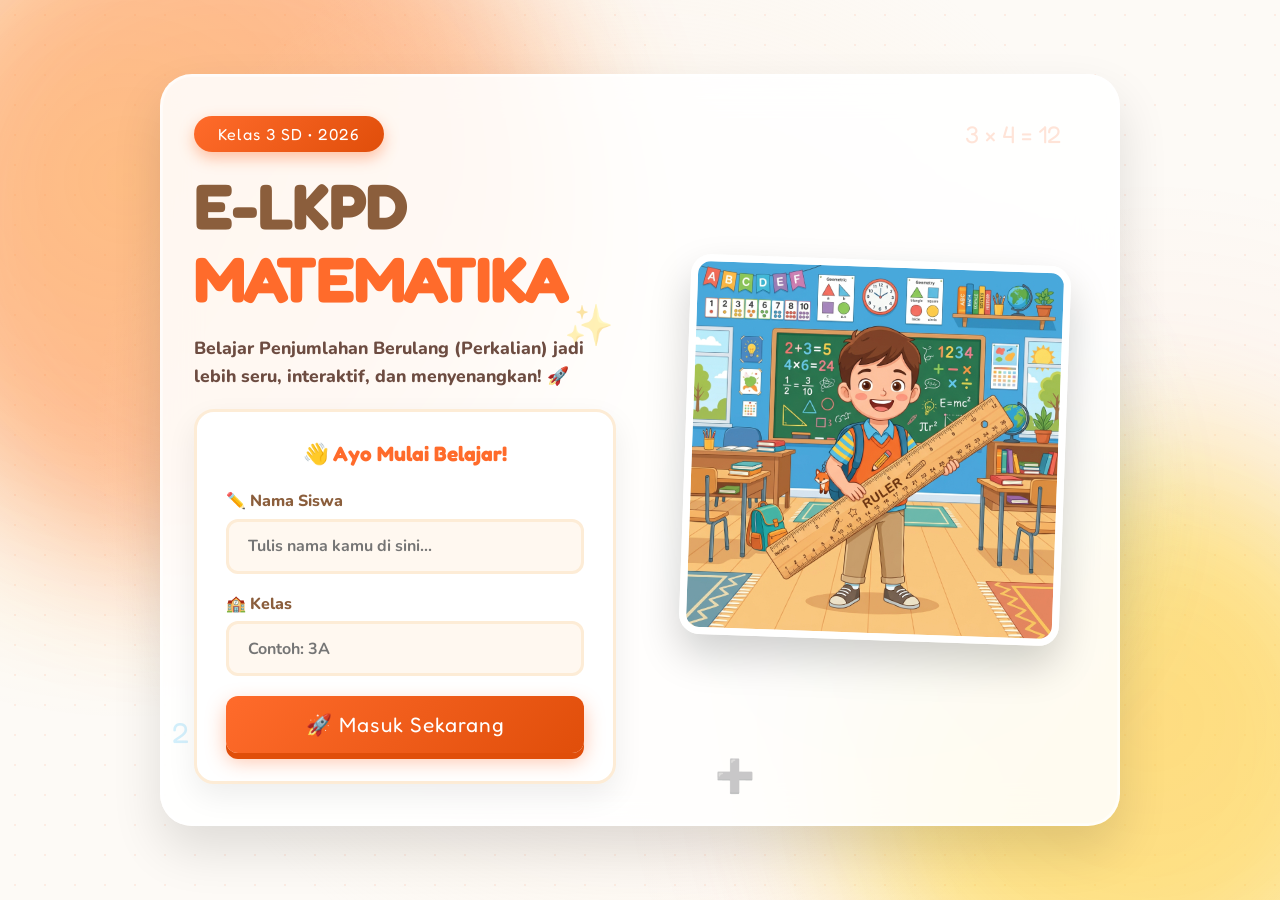
==== cptp.html @ 102d8553 "Add files via upload" ====
<!DOCTYPE html>
<html lang="id">
<head>
  <meta charset="UTF-8">
  <meta name="viewport" content="width=device-width, initial-scale=1.0">
  <title>CP & TP – E-LKPD Matematika Kelas 3 SD</title>
  <meta name="description" content="Capaian Pembelajaran dan Tujuan Pembelajaran E-LKPD Matematika kelas 3 SD.">
  <link rel="stylesheet" href="css/style.css">
  <link rel="icon" href="data:image/svg+xml,<svg xmlns='http://www.w3.org/2000/svg' viewBox='0 0 100 100'><text y='.9em' font-size='90'>📚</text></svg>">
</head>
<body>

<!-- Floating background decorations -->
<div class="float-deco">➕</div>
<div class="float-deco">✖️</div>
<div class="float-deco">🌟</div>
<div class="float-deco">🔢</div>
<div class="float-deco">🎯</div>
<div class="float-deco">📐</div>

<!-- Student info bar -->
<div id="student-bar" class="student-info-bar">
  <span id="display-nama">👤 </span>
  <span>|</span>
  <span id="display-kelas">🏫 </span>
  <span>|</span>
  <span>E-LKPD Matematika Kelas 3 SD</span>
</div>

<!-- Navigation Bar -->
<nav class="navbar">
  <a class="nav-brand" href="index.html">📚 E-LKPD</a>
  <a class="nav-btn" href="petunjuk.html">📋 Petunjuk</a>
  <a class="nav-btn active" href="cptp.html">🎯 CP & TP</a>
  <a class="nav-btn" href="materi.html">📖 Materi</a>
  <a class="nav-btn" href="latihan.html">✏️ Latihan Soal</a>
  <a class="nav-btn" href="refleksi.html">💬 Refleksi</a>
  <a class="nav-btn" href="pengembang.html">👤 Pengembang</a>
</nav>

<div class="page-content">
  <div class="page-container">
    <div class="page-header">
      <span class="header-icon">🎯</span>
      <h1>Capaian & Tujuan Pembelajaran</h1>
    </div>

    <div class="cp-box">
      <div class="card-title">📚 Capaian Pembelajaran (CP)</div>
      <p style="font-weight:700;line-height:1.7;color:var(--text-medium);">
        Peserta didik dapat melakukan operasi <strong style="color:var(--orange-primary);">perkalian</strong> dan
        <strong style="color:var(--orange-primary);">pembagian</strong> bilangan cacah sampai 100
        menggunakan benda-benda konkret, gambar, dan simbol matematika.
      </p>
    </div>

    <div class="card">
      <div class="card-title">🎯 Tujuan Pembelajaran (TP)</div>
      <ul class="tp-list">
        <li>
          <span style="font-size:1.5rem;">💡</span>
          <div>
            <div style="font-weight:900;color:var(--orange-primary);">Tujuan 1</div>
            Menjelaskan konsep perkalian sebagai penjumlahan berulang.
          </div>
        </li>
        <li>
          <span style="font-size:1.5rem;">🧮</span>
          <div>
            <div style="font-weight:900;color:var(--orange-primary);">Tujuan 2</div>
            Menyelesaikan operasi perkalian sederhana dengan benar.
          </div>
        </li>
        <li>
          <span style="font-size:1.5rem;">✅</span>
          <div>
            <div style="font-weight:900;color:var(--orange-primary);">Tujuan 3</div>
            Menentukan hasil operasi sederhana dengan tepat.
          </div>
        </li>
      </ul>
    </div>

    <!-- What you will learn -->
    <div style="background:linear-gradient(135deg,var(--orange-primary),var(--orange-dark));border-radius:var(--radius-xl);padding:1.5rem;color:white;text-align:center;box-shadow:var(--shadow-orange);">
      <div style="font-family:'Fredoka One',cursive;font-size:1.3rem;margin-bottom:1rem;">Yang akan kamu pelajari hari ini:</div>
      <div style="display:flex;gap:1rem;justify-content:center;flex-wrap:wrap;">
        <div style="background:rgba(255,255,255,0.2);border-radius:var(--radius-md);padding:0.8rem 1.2rem;font-weight:700;font-size:0.9rem;">
          🔢 Penjumlahan berulang
        </div>
        <div style="background:rgba(255,255,255,0.2);border-radius:var(--radius-md);padding:0.8rem 1.2rem;font-weight:700;font-size:0.9rem;">
          ✖️ Notasi perkalian
        </div>
        <div style="background:rgba(255,255,255,0.2);border-radius:var(--radius-md);padding:0.8rem 1.2rem;font-weight:700;font-size:0.9rem;">
          📊 Kalimat matematika
        </div>
      </div>
    </div>

    <div class="btn-group">
      <a class="btn btn-secondary" href="petunjuk.html">← Petunjuk</a>
      <a class="btn btn-primary" href="materi.html">Lihat Materi →</a>
    </div>
  </div>
</div>

<script src="js/shared.js"></script>
<script>
  document.addEventListener('DOMContentLoaded', () => {
    if (!requireLogin()) return;
    initStudentBar();
  });
</script>
</body>
</html>
---- css/style.css ----
@import url('https://fonts.googleapis.com/css2?family=Nunito:wght@400;600;700;800;900&family=Fredoka+One&display=swap');

:root {
  --orange-primary: #FF6B2B;
  --orange-light: #FF8C5A;
  --orange-dark: #E04E0A;
  --yellow-bright: #FFD60A;
  --yellow-soft: #FFF3B0;
  --cream: #FFF8F0;
  --cream-dark: #FDECD6;
  --brown: #8B5E3C;
  --brown-light: #C49A6C;
  --green-correct: #4CAF50;
  --green-light: #E8F5E9;
  --red-wrong: #F44336;
  --red-light: #FFEBEE;
  --blue-accent: #4FC3F7;
  --purple-accent: #CE93D8;
  --text-dark: #3D2B1F;
  --text-medium: #6D4C41;
  --shadow-orange: 0 4px 20px rgba(255, 107, 43, 0.3);
  --shadow-card: 0 6px 30px rgba(61, 43, 31, 0.12);
  --radius-xl: 24px;
  --radius-lg: 18px;
  --radius-md: 12px;
  --radius-sm: 8px;
}

* {
  margin: 0;
  padding: 0;
  box-sizing: border-box;
}

html {
  scroll-behavior: smooth;
  -webkit-text-size-adjust: 100%;
}

body {
  font-family: 'Nunito', sans-serif;
  background-color: var(--cream);
  color: var(--text-dark);
  min-height: 100vh;
  overflow-x: hidden;
}

/* ========== BACKGROUND DECORATIONS ========== */
body::before {
  content: '';
  position: fixed;
  top: 0; left: 0; right: 0; bottom: 0;
  background:
    radial-gradient(circle at 10% 20%, rgba(255,214,10,0.15) 0%, transparent 40%),
    radial-gradient(circle at 90% 80%, rgba(255,107,43,0.1) 0%, transparent 40%),
    radial-gradient(circle at 50% 50%, rgba(253,236,214,0.5) 0%, transparent 70%);
  pointer-events: none;
  z-index: 0;
}

/* ========== FLOATING DECORATIONS ========== */
.float-deco {
  position: fixed;
  pointer-events: none;
  z-index: 0;
  font-size: 2rem;
  opacity: 0.08;
  animation: floatAround 8s ease-in-out infinite;
}

.float-deco:nth-child(1) { top: 5%; left: 5%; animation-delay: 0s; font-size: 2.5rem; }
.float-deco:nth-child(2) { top: 15%; right: 8%; animation-delay: 1s; font-size: 2rem; }
.float-deco:nth-child(3) { top: 50%; left: 2%; animation-delay: 2s; font-size: 1.8rem; }
.float-deco:nth-child(4) { bottom: 20%; right: 5%; animation-delay: 3s; font-size: 2.5rem; }
.float-deco:nth-child(5) { bottom: 10%; left: 10%; animation-delay: 1.5s; font-size: 2rem; }
.float-deco:nth-child(6) { top: 35%; right: 3%; animation-delay: 2.5s; font-size: 1.8rem; }

@media (max-width: 480px) {
  .float-deco { display: none; }
}

@keyframes floatAround {
  0%, 100% { transform: translateY(0) rotate(0deg); }
  33% { transform: translateY(-15px) rotate(5deg); }
  66% { transform: translateY(8px) rotate(-3deg); }
}

@keyframes fadeSlideIn {
  from { opacity: 0; transform: translateY(20px); }
  to { opacity: 1; transform: translateY(0); }
}

/* ========== COVER SCREEN ========== */
#cover {
  display: flex;
  flex-direction: column;
  align-items: center;
  justify-content: center;
  min-height: 100vh;
  padding: 2rem;
  background: linear-gradient(135deg, #FFF8F0 0%, #FDECD6 50%, #FFE0C2 100%);
}

.cover-wrapper {
  text-align: center;
  max-width: 500px;
  width: 100%;
}

.cover-badge {
  display: inline-block;
  background: var(--orange-primary);
  color: white;
  font-family: 'Fredoka One', cursive;
  font-size: 1rem;
  padding: 0.4rem 1.5rem;
  border-radius: 50px;
  margin-bottom: 1rem;
  letter-spacing: 1px;
  box-shadow: var(--shadow-orange);
  animation: bounce 2s ease-in-out infinite;
}

@keyframes bounce {
  0%, 100% { transform: translateY(0); }
  50% { transform: translateY(-8px); }
}

.cover-title-container {
  margin-bottom: 1.5rem;
  position: relative;
}

.cover-elkpd {
  font-family: 'Fredoka One', cursive;
  font-size: clamp(3rem, 12vw, 6rem);
  color: var(--brown);
  text-shadow: 4px 4px 0 var(--brown-light), 6px 6px 0 rgba(139,94,60,0.2);
  line-height: 1;
  display: block;
}

.cover-matematika {
  font-family: 'Fredoka One', cursive;
  font-size: clamp(1.8rem, 7vw, 3.5rem);
  color: var(--orange-primary);
  text-shadow: 3px 3px 0 var(--orange-dark);
  display: block;
  margin-top: -0.3em;
}

.cover-subtitle {
  display: inline-block;
  background: var(--orange-primary);
  color: white;
  font-weight: 800;
  font-size: clamp(0.9rem, 3vw, 1.1rem);
  padding: 0.5rem 1.5rem;
  border-radius: 50px;
  margin-top: 0.5rem;
  box-shadow: 0 4px 0 var(--orange-dark);
}

.cover-mascot {
  font-size: 6rem;
  margin: 1.5rem 0;
  display: block;
  filter: drop-shadow(0 8px 12px rgba(0,0,0,0.15));
  animation: mascotBob 3s ease-in-out infinite;
}

@keyframes mascotBob {
  0%, 100% { transform: translateY(0) rotate(-2deg); }
  50% { transform: translateY(-12px) rotate(2deg); }
}

.cover-form-card {
  background: white;
  border-radius: var(--radius-xl);
  padding: 2rem;
  box-shadow: var(--shadow-card), 0 0 0 4px var(--cream-dark);
  margin-top: 1rem;
}

.form-group {
  margin-bottom: 1.2rem;
  text-align: left;
}

.form-group label {
  display: flex;
  align-items: center;
  gap: 0.5rem;
  font-weight: 800;
  color: var(--brown);
  margin-bottom: 0.4rem;
  font-size: 1rem;
}

.form-group input {
  width: 100%;
  padding: 0.85rem 1.2rem;
  border: 3px solid var(--cream-dark);
  border-radius: var(--radius-md);
  font-family: 'Nunito', sans-serif;
  font-size: 1rem;
  font-weight: 700;
  color: var(--text-dark);
  background: var(--cream);
  transition: all 0.3s ease;
  outline: none;
  -webkit-appearance: none;
  appearance: none;
}

.form-group input:focus {
  border-color: var(--orange-primary);
  background: white;
  box-shadow: 0 0 0 4px rgba(255,107,43,0.15);
}

.btn-start {
  width: 100%;
  padding: 1rem 2rem;
  background: linear-gradient(135deg, var(--orange-primary), var(--orange-dark));
  color: white;
  font-family: 'Fredoka One', cursive;
  font-size: 1.3rem;
  border: none;
  border-radius: var(--radius-md);
  cursor: pointer;
  transition: all 0.3s ease;
  box-shadow: 0 6px 0 var(--orange-dark), 0 8px 20px rgba(255,107,43,0.4);
  letter-spacing: 1px;
  position: relative;
  top: 0;
  -webkit-tap-highlight-color: transparent;
  touch-action: manipulation;
}

.btn-start:hover, .btn-start:active {
  top: 3px;
  box-shadow: 0 3px 0 var(--orange-dark), 0 5px 15px rgba(255,107,43,0.4);
}

/* ========== NAVIGATION BAR ========== */
.navbar {
  display: flex;
  background: white;
  padding: 0.7rem 1rem;
  box-shadow: 0 4px 20px rgba(0,0,0,0.08);
  position: sticky;
  top: 0;
  z-index: 100;
  border-bottom: 3px solid var(--cream-dark);
  align-items: center;
  gap: 0.4rem;
  flex-wrap: wrap;
  justify-content: center;
}

.nav-brand {
  font-family: 'Fredoka One', cursive;
  color: var(--orange-primary);
  font-size: 1.2rem;
  margin-right: auto;
  display: flex;
  align-items: center;
  gap: 0.4rem;
  text-decoration: none;
  flex-shrink: 0;
}

.nav-btn {
  padding: 0.45rem 0.9rem;
  background: var(--cream);
  color: var(--brown);
  border: 2px solid var(--cream-dark);
  border-radius: 50px;
  font-family: 'Nunito', sans-serif;
  font-weight: 800;
  font-size: 0.8rem;
  cursor: pointer;
  transition: all 0.25s ease;
  display: flex;
  align-items: center;
  gap: 0.2rem;
  text-decoration: none;
  white-space: nowrap;
  -webkit-tap-highlight-color: transparent;
  touch-action: manipulation;
}

.nav-btn:hover, .nav-btn.active {
  background: var(--orange-primary);
  color: white;
  border-color: var(--orange-primary);
  box-shadow: 0 3px 12px rgba(255,107,43,0.3);
  transform: translateY(-2px);
}

/* Mobile nav: scrollable horizontal strip */
@media (max-width: 640px) {
  .navbar {
    flex-wrap: nowrap;
    overflow-x: auto;
    justify-content: flex-start;
    padding: 0.6rem 0.8rem;
    gap: 0.4rem;
    -webkit-overflow-scrolling: touch;
    scrollbar-width: none;
  }
  .navbar::-webkit-scrollbar { display: none; }
  .nav-brand { font-size: 1rem; }
  .nav-btn { font-size: 0.75rem; padding: 0.4rem 0.7rem; }
}

/* ========== STUDENT INFO BAR ========== */
.student-info-bar {
  display: flex;
  align-items: center;
  justify-content: center;
  gap: 0.6rem;
  padding: 0.5rem 1rem;
  background: var(--cream-dark);
  font-weight: 800;
  font-size: 0.85rem;
  color: var(--brown);
  flex-wrap: wrap;
  text-align: center;
}

.student-info-bar span { display: flex; align-items: center; gap: 0.3rem; }

@media (max-width: 480px) {
  .student-info-bar { font-size: 0.75rem; gap: 0.4rem; padding: 0.4rem 0.8rem; }
  /* Hide the pipe separators on very small screens */
  .student-info-bar > span:nth-child(2),
  .student-info-bar > span:nth-child(4) { display: none; }
}

/* ========== PAGE LAYOUT ========== */
.page-content {
  position: relative;
  z-index: 1;
  animation: fadeSlideIn 0.5s ease;
}

.page-container {
  max-width: 900px;
  margin: 0 auto;
  padding: 1.5rem 1rem;
}

.page-header {
  text-align: center;
  margin-bottom: 2rem;
  padding: 1.8rem 1.5rem;
  background: linear-gradient(135deg, var(--orange-primary), var(--orange-light));
  border-radius: var(--radius-xl);
  color: white;
  box-shadow: var(--shadow-orange);
  position: relative;
  overflow: hidden;
}

.page-header::before {
  content: '';
  position: absolute;
  top: -30px; right: -30px;
  width: 150px; height: 150px;
  background: rgba(255,255,255,0.1);
  border-radius: 50%;
}

.page-header::after {
  content: '';
  position: absolute;
  bottom: -40px; left: -20px;
  width: 120px; height: 120px;
  background: rgba(255,255,255,0.08);
  border-radius: 50%;
}

.page-header h1 {
  font-family: 'Fredoka One', cursive;
  font-size: clamp(1.3rem, 4vw, 2rem);
  text-shadow: 2px 2px 0 rgba(0,0,0,0.15);
  position: relative;
  z-index: 1;
}

.page-header .header-icon {
  font-size: 2.5rem;
  display: block;
  margin-bottom: 0.5rem;
  position: relative;
  z-index: 1;
}

/* ========== CARDS ========== */
.card {
  background: white;
  border-radius: var(--radius-xl);
  padding: 1.5rem;
  margin-bottom: 1.2rem;
  box-shadow: var(--shadow-card);
  border: 2px solid var(--cream-dark);
  position: relative;
  overflow: hidden;
}

.card-title {
  font-family: 'Fredoka One', cursive;
  font-size: 1.2rem;
  color: var(--orange-primary);
  margin-bottom: 1rem;
  display: flex;
  align-items: center;
  gap: 0.5rem;
}

/* ========== PETUNJUK SECTION ========== */
.petunjuk-list {
  list-style: none;
  display: flex;
  flex-direction: column;
  gap: 0.7rem;
}

.petunjuk-list li {
  display: flex;
  align-items: flex-start;
  gap: 0.8rem;
  padding: 0.8rem 1rem;
  background: var(--cream);
  border-radius: var(--radius-md);
  border-left: 4px solid var(--orange-primary);
  font-weight: 700;
  font-size: 0.9rem;
  line-height: 1.5;
}

.petunjuk-num {
  background: var(--orange-primary);
  color: white;
  width: 28px;
  height: 28px;
  border-radius: 50%;
  display: flex;
  align-items: center;
  justify-content: center;
  font-weight: 900;
  font-size: 0.85rem;
  flex-shrink: 0;
}

.cp-box {
  background: linear-gradient(135deg, #FFF3B0, #FDECD6);
  border: 3px solid var(--yellow-bright);
  border-radius: var(--radius-xl);
  padding: 1.5rem;
  margin-bottom: 1.5rem;
}

.tp-list {
  list-style: none;
  display: flex;
  flex-direction: column;
  gap: 0.7rem;
  margin-top: 0.8rem;
}

.tp-list li {
  display: flex;
  align-items: center;
  gap: 0.7rem;
  font-weight: 700;
  font-size: 0.9rem;
  padding: 0.6rem 0.8rem;
  background: white;
  border-radius: var(--radius-md);
  box-shadow: 0 2px 8px rgba(0,0,0,0.05);
}

/* ========== MATERI SECTION ========== */
.materi-explain {
  text-align: center;
  padding: 1.5rem;
  background: linear-gradient(135deg, var(--cream), var(--cream-dark));
  border-radius: var(--radius-xl);
  margin-bottom: 1.5rem;
}

.materi-explain p {
  font-size: 0.95rem;
  line-height: 1.7;
  font-weight: 600;
  color: var(--text-medium);
  margin-bottom: 1rem;
}

.contoh-grid {
  display: grid;
  grid-template-columns: 1fr 1fr;
  gap: 1rem;
  margin-top: 1.5rem;
}

@media (max-width: 560px) {
  .contoh-grid { grid-template-columns: 1fr; }
}

.contoh-card {
  background: white;
  border-radius: var(--radius-lg);
  padding: 1rem;
  box-shadow: var(--shadow-card);
  border: 2px solid var(--cream-dark);
  text-align: center;
}

.contoh-label {
  background: var(--orange-primary);
  color: white;
  font-family: 'Fredoka One', cursive;
  font-size: 0.9rem;
  padding: 0.3rem 1rem;
  border-radius: 50px;
  display: inline-block;
  margin-bottom: 0.8rem;
}

.fruit-groups {
  display: flex;
  justify-content: center;
  gap: 0.4rem;
  margin: 0.8rem 0;
  flex-wrap: wrap;
}

.fruit-group {
  background: var(--cream);
  border: 2px solid var(--cream-dark);
  border-radius: var(--radius-sm);
  padding: 0.4rem 0.5rem;
  font-size: 1.2rem;
  text-align: center;
}

.fruit-count {
  font-size: 0.65rem;
  font-weight: 800;
  color: var(--brown);
  display: block;
  margin-top: 0.2rem;
}

.math-chain {
  font-family: 'Fredoka One', cursive;
  font-size: 1rem;
  color: var(--orange-primary);
  margin-top: 0.5rem;
  display: flex;
  flex-direction: column;
  gap: 0.3rem;
}

.math-result {
  background: var(--yellow-bright);
  color: var(--text-dark);
  padding: 0.3rem 0.8rem;
  border-radius: var(--radius-sm);
  font-size: 1.1rem;
  display: inline-block;
  box-shadow: 0 3px 0 #e6c200;
}

.rumus-box {
  background: linear-gradient(135deg, var(--orange-primary), var(--orange-dark));
  color: white;
  border-radius: var(--radius-lg);
  padding: 1.2rem;
  text-align: center;
  margin-top: 1.5rem;
  box-shadow: var(--shadow-orange);
}

.rumus-box p { font-weight: 700; margin-bottom: 0.5rem; font-size: 0.95rem; }
.rumus-formula {
  font-family: 'Fredoka One', cursive;
  font-size: clamp(1.1rem, 4vw, 1.4rem);
  letter-spacing: 1px;
}

.video-container {
  position: relative;
  padding-bottom: 56.25%;
  height: 0;
  border-radius: var(--radius-lg);
  overflow: hidden;
  box-shadow: var(--shadow-card);
  margin-top: 1rem;
}

.video-container iframe {
  position: absolute;
  top: 0; left: 0;
  width: 100%; height: 100%;
  border: none;
}

.video-placeholder {
  position: absolute;
  top: 0; left: 0; right: 0; bottom: 0;
  background: linear-gradient(135deg, #1a1a2e, #16213e);
  display: flex;
  flex-direction: column;
  align-items: center;
  justify-content: center;
  color: white;
  gap: 1rem;
}

.video-placeholder .play-btn {
  width: 70px; height: 70px;
  background: #FF0000;
  border-radius: 50%;
  display: flex;
  align-items: center;
  justify-content: center;
  font-size: 1.8rem;
  cursor: pointer;
  transition: transform 0.2s;
  box-shadow: 0 4px 20px rgba(255,0,0,0.4);
}

.video-placeholder .play-btn:hover { transform: scale(1.1); }
.video-placeholder p { font-weight: 700; font-size: 0.9rem; opacity: 0.9; text-align: center; padding: 0 1rem; }

/* ========== LATIHAN SOAL ========== */

/* Fill in blanks */
.soal-header {
  display: flex;
  align-items: center;
  gap: 0.8rem;
  margin-bottom: 1.2rem;
  flex-wrap: wrap;
}

.soal-badge {
  background: linear-gradient(135deg, var(--orange-primary), var(--orange-dark));
  color: white;
  font-family: 'Fredoka One', cursive;
  font-size: 0.9rem;
  padding: 0.35rem 1rem;
  border-radius: 50px;
  box-shadow: 0 3px 0 var(--orange-dark);
  flex-shrink: 0;
}

.fill-grid {
  display: grid;
  grid-template-columns: repeat(auto-fill, minmax(250px, 1fr));
  gap: 1rem;
  margin-bottom: 1.2rem;
}

@media (max-width: 560px) {
  .fill-grid { grid-template-columns: 1fr; }
}

.fill-item {
  background: var(--cream);
  border: 2px solid var(--cream-dark);
  border-radius: var(--radius-lg);
  padding: 1rem;
  display: flex;
  flex-direction: column;
  gap: 0.7rem;
  transition: all 0.3s ease;
}

.fill-item.correct-item {
  background: var(--green-light);
  border-color: var(--green-correct);
}

.fill-item.wrong-item {
  background: var(--red-light);
  border-color: var(--red-wrong);
  animation: shake 0.4s ease;
}

.fruit-display {
  font-size: 1.5rem;
  text-align: center;
  letter-spacing: 3px;
  min-height: 2.2rem;
}

.addition-row {
  display: flex;
  align-items: center;
  justify-content: center;
  gap: 0.3rem;
  flex-wrap: wrap;
  font-family: 'Fredoka One', cursive;
  font-size: 1rem;
  color: var(--orange-primary);
}

.fill-input {
  width: 48px;
  padding: 0.3rem;
  text-align: center;
  border: 3px solid var(--orange-light);
  border-radius: var(--radius-sm);
  font-family: 'Fredoka One', cursive;
  font-size: 1rem;
  color: var(--orange-dark);
  background: white;
  outline: none;
  transition: all 0.2s;
  -webkit-appearance: none;
  appearance: none;
}

.fill-input:focus {
  border-color: var(--orange-primary);
  box-shadow: 0 0 0 3px rgba(255,107,43,0.2);
  transform: scale(1.05);
}

.fill-input.correct-input { border-color: var(--green-correct); background: var(--green-light); }
.fill-input.wrong-input { border-color: var(--red-wrong); background: var(--red-light); }

.multiply-row {
  display: flex;
  align-items: center;
  justify-content: center;
  gap: 0.3rem;
  font-family: 'Fredoka One', cursive;
  font-size: 1.1rem;
  color: var(--brown);
  padding-top: 0.5rem;
  border-top: 2px dashed var(--cream-dark);
}

.feedback-icon {
  font-size: 1.2rem;
  text-align: center;
  min-height: 1.2rem;
  font-weight: 800;
}

/* ========== TABLE EXERCISE ========== */
.table-wrapper {
  overflow-x: auto;
  border-radius: var(--radius-lg);
  box-shadow: var(--shadow-card);
  -webkit-overflow-scrolling: touch;
}

.latihan-table {
  width: 100%;
  min-width: 500px;
  border-collapse: collapse;
  font-family: 'Nunito', sans-serif;
}

.latihan-table th {
  background: linear-gradient(135deg, var(--orange-primary), var(--orange-dark));
  color: white;
  padding: 0.8rem 0.6rem;
  font-family: 'Fredoka One', cursive;
  font-size: 0.85rem;
  text-align: center;
  letter-spacing: 0.5px;
}

.latihan-table th:first-child { border-radius: var(--radius-md) 0 0 0; }
.latihan-table th:last-child { border-radius: 0 var(--radius-md) 0 0; }

.latihan-table td {
  padding: 0.6rem 0.5rem;
  border: 2px solid var(--cream-dark);
  text-align: center;
  background: white;
  font-weight: 700;
  font-size: 0.85rem;
}

.latihan-table tr:nth-child(even) td { background: var(--cream); }
.latihan-table tr:hover td { background: rgba(255,107,43,0.05); }

.symbol-cell {
  font-size: 1.2rem;
  letter-spacing: 2px;
  white-space: pre-line;
}

.given-cell {
  color: var(--orange-primary);
  font-family: 'Fredoka One', cursive;
  font-size: 0.9rem;
}

.table-input {
  width: 100%;
  min-width: 80px;
  padding: 0.4rem;
  border: 2px solid var(--orange-light);
  border-radius: var(--radius-sm);
  font-family: 'Nunito', sans-serif;
  font-size: 0.8rem;
  font-weight: 700;
  text-align: center;
  color: var(--text-dark);
  background: white;
  outline: none;
  transition: all 0.2s;
  -webkit-appearance: none;
  appearance: none;
}

.table-input:focus {
  border-color: var(--orange-primary);
  box-shadow: 0 0 0 3px rgba(255,107,43,0.15);
}

.table-input.correct-input { border-color: var(--green-correct); background: var(--green-light); color: #2e7d32; }
.table-input.wrong-input { border-color: var(--red-wrong); background: var(--red-light); color: #c62828; animation: shake 0.4s; }

/* ========== DRAG AND DROP GAME ========== */
.dnd-instructions {
  background: linear-gradient(135deg, var(--yellow-soft), var(--cream-dark));
  border: 2px dashed var(--yellow-bright);
  border-radius: var(--radius-md);
  padding: 0.9rem;
  text-align: center;
  font-weight: 700;
  color: var(--brown);
  margin-bottom: 1.2rem;
  font-size: 0.9rem;
  line-height: 1.5;
}

.dnd-game-area {
  display: flex;
  flex-direction: column;
  gap: 1.5rem;
}

.dropzone-grid {
  display: grid;
  grid-template-columns: repeat(auto-fill, minmax(150px, 1fr));
  gap: 0.8rem;
}

@media (max-width: 480px) {
  .dropzone-grid { grid-template-columns: 1fr 1fr; }
}

.dropzone-card {
  background: white;
  border: 3px dashed var(--cream-dark);
  border-radius: var(--radius-lg);
  padding: 1rem;
  text-align: center;
  transition: all 0.3s ease;
  min-height: 140px;
  display: flex;
  flex-direction: column;
  align-items: center;
  justify-content: space-between;
  gap: 0.6rem;
  position: relative;
  cursor: pointer;
  -webkit-tap-highlight-color: transparent;
}

.dropzone-card.drag-over {
  border-color: var(--orange-primary);
  background: rgba(255,107,43,0.05);
  transform: scale(1.02);
  box-shadow: 0 0 0 4px rgba(255,107,43,0.2);
}

.dropzone-card.tap-target {
  border-color: var(--orange-primary);
  background: rgba(255,107,43,0.08);
  box-shadow: 0 0 0 3px rgba(255,107,43,0.25);
}

.dropzone-card.correct-drop {
  border-color: var(--green-correct);
  background: var(--green-light);
  border-style: solid;
}

.dropzone-card.wrong-drop {
  border-color: var(--red-wrong);
  background: var(--red-light);
  animation: shake 0.4s;
}

.dropzone-visual {
  font-size: 1.3rem;
  line-height: 1.4;
  white-space: pre-line;
}

.dropzone-desc {
  font-size: 0.7rem;
  font-weight: 700;
  color: var(--text-medium);
  line-height: 1.3;
}

.dropzone-slot {
  width: 100%;
  min-height: 42px;
  border: 2px dashed var(--orange-light);
  border-radius: var(--radius-sm);
  display: flex;
  align-items: center;
  justify-content: center;
  font-family: 'Fredoka One', cursive;
  font-size: 0.8rem;
  color: var(--orange-light);
  transition: all 0.2s;
}

.dropzone-slot.filled {
  background: var(--orange-primary);
  color: white;
  border-style: solid;
  border-color: var(--orange-dark);
  font-size: 0.95rem;
}

.draggable-pool {
  display: flex;
  flex-wrap: wrap;
  gap: 0.7rem;
  justify-content: center;
  padding: 1rem;
  background: var(--cream);
  border-radius: var(--radius-lg);
  border: 2px solid var(--cream-dark);
}

.draggable-chip {
  background: linear-gradient(135deg, var(--orange-primary), var(--orange-dark));
  color: white;
  font-family: 'Fredoka One', cursive;
  font-size: 1rem;
  padding: 0.6rem 1.2rem;
  border-radius: 50px;
  cursor: grab;
  transition: all 0.25s ease;
  box-shadow: 0 4px 0 var(--orange-dark), 0 6px 15px rgba(255,107,43,0.3);
  user-select: none;
  position: relative;
  top: 0;
  -webkit-tap-highlight-color: transparent;
  touch-action: manipulation;
}

.draggable-chip:hover {
  transform: translateY(-3px) scale(1.05);
  box-shadow: 0 7px 0 var(--orange-dark), 0 9px 20px rgba(255,107,43,0.4);
}

.draggable-chip.selected {
  background: linear-gradient(135deg, var(--yellow-bright), #e6c200);
  color: var(--text-dark);
  transform: scale(1.08);
  box-shadow: 0 0 0 3px var(--orange-primary), 0 6px 20px rgba(255,214,10,0.5);
}

.draggable-chip:active, .draggable-chip.dragging {
  cursor: grabbing;
  opacity: 0.7;
  transform: scale(0.95) rotate(3deg);
}

.draggable-chip.used {
  opacity: 0.3;
  cursor: not-allowed;
  pointer-events: none;
}

/* ========== BUTTONS ========== */
.btn {
  padding: 0.75rem 1.8rem;
  border: none;
  border-radius: 50px;
  font-family: 'Nunito', sans-serif;
  font-weight: 800;
  font-size: 0.95rem;
  cursor: pointer;
  transition: all 0.25s ease;
  display: inline-flex;
  align-items: center;
  gap: 0.5rem;
  text-decoration: none;
  -webkit-tap-highlight-color: transparent;
  touch-action: manipulation;
}

.btn-primary {
  background: linear-gradient(135deg, var(--orange-primary), var(--orange-dark));
  color: white;
  box-shadow: 0 4px 0 var(--orange-dark), var(--shadow-orange);
  position: relative;
  top: 0;
}

.btn-primary:hover, .btn-primary:active {
  top: 2px;
  box-shadow: 0 2px 0 var(--orange-dark), 0 4px 12px rgba(255,107,43,0.3);
}

.btn-secondary {
  background: white;
  color: var(--orange-primary);
  border: 2px solid var(--orange-primary);
  box-shadow: var(--shadow-card);
}

.btn-secondary:hover, .btn-secondary:active {
  background: var(--orange-primary);
  color: white;
}

.btn-success {
  background: linear-gradient(135deg, #4CAF50, #388E3C);
  color: white;
  box-shadow: 0 4px 0 #2e7d32;
}

.btn-group {
  display: flex;
  gap: 0.7rem;
  flex-wrap: wrap;
  justify-content: center;
  margin-top: 1rem;
}

@media (max-width: 400px) {
  .btn { font-size: 0.85rem; padding: 0.7rem 1.2rem; }
  .btn-group { gap: 0.5rem; }
}

/* ========== SCORE DISPLAY ========== */
.score-bar {
  display: flex;
  align-items: center;
  gap: 0.8rem;
  padding: 0.9rem 1.2rem;
  background: white;
  border-radius: var(--radius-lg);
  box-shadow: var(--shadow-card);
  margin-bottom: 1.2rem;
  flex-wrap: wrap;
}

.score-item {
  display: flex;
  align-items: center;
  gap: 0.4rem;
  font-weight: 800;
  font-size: 0.85rem;
  color: var(--text-medium);
}

.score-num {
  font-family: 'Fredoka One', cursive;
  font-size: 1.2rem;
  color: var(--orange-primary);
}

/* ========== REFLEKSI ========== */
.refleksi-intro {
  text-align: center;
  padding: 0.8rem;
  font-weight: 700;
  color: var(--text-medium);
  margin-bottom: 1.2rem;
  font-size: 0.9rem;
  line-height: 1.6;
}

.refleksi-table-wrapper {
  overflow-x: auto;
  border-radius: var(--radius-xl);
  box-shadow: var(--shadow-card);
  -webkit-overflow-scrolling: touch;
}

.refleksi-table {
  width: 100%;
  min-width: 400px;
  border-collapse: collapse;
}

.refleksi-table th {
  background: linear-gradient(135deg, var(--orange-primary), var(--orange-dark));
  color: white;
  padding: 0.8rem 0.6rem;
  font-family: 'Fredoka One', cursive;
  font-size: 0.9rem;
}

.refleksi-table th:first-child { border-radius: var(--radius-lg) 0 0 0; }
.refleksi-table th:last-child { border-radius: 0 var(--radius-lg) 0 0; }

.refleksi-table td {
  padding: 0.7rem 0.6rem;
  border: 2px solid var(--cream-dark);
  background: white;
  vertical-align: middle;
  font-weight: 700;
  font-size: 0.85rem;
}

.refleksi-table tr:nth-child(even) td { background: var(--cream); }

.star-rating {
  display: flex;
  gap: 0.2rem;
  justify-content: center;
}

.star {
  font-size: 1.6rem;
  cursor: pointer;
  color: #ccc;
  transition: all 0.2s ease;
  filter: grayscale(1);
  -webkit-tap-highlight-color: transparent;
  touch-action: manipulation;
}

.star.active, .star:hover {
  color: var(--yellow-bright);
  filter: grayscale(0);
  transform: scale(1.2);
  text-shadow: 0 0 10px rgba(255,214,10,0.6);
}

.star:hover ~ .star {
  color: #ccc;
  filter: grayscale(1);
  transform: scale(1);
}

.refleksi-table tr:hover .star:not(.active) { color: #FFE082; filter: grayscale(0.5); }

.refleksi-emoji {
  font-size: 1.3rem;
  text-align: center;
}

.refleksi-stmt {
  font-size: 0.85rem;
  line-height: 1.4;
}

.motivasi-box {
  background: linear-gradient(135deg, var(--yellow-soft), var(--cream-dark));
  border: 3px solid var(--yellow-bright);
  border-radius: var(--radius-xl);
  padding: 1.5rem;
  text-align: center;
  margin-top: 1.5rem;
}

.motivasi-box .star-big { font-size: 2.2rem; }
.motivasi-box p {
  font-family: 'Fredoka One', cursive;
  font-size: clamp(1rem, 3.5vw, 1.3rem);
  color: var(--brown);
  margin-top: 0.5rem;
}

/* ========== IDENTITAS ========== */
.identitas-card {
  background: white;
  border-radius: var(--radius-xl);
  padding: 1.5rem;
  box-shadow: var(--shadow-card);
  border-top: 6px solid var(--orange-primary);
}

.dev-list {
  list-style: none;
  display: flex;
  flex-direction: column;
  gap: 0.5rem;
  margin: 1rem 0;
}

.dev-list li {
  display: flex;
  align-items: center;
  gap: 0.8rem;
  padding: 0.6rem 1rem;
  background: var(--cream);
  border-radius: var(--radius-md);
  font-weight: 700;
  font-size: 0.9rem;
}

.dev-num {
  background: var(--orange-primary);
  color: white;
  width: 26px;
  height: 26px;
  border-radius: 50%;
  display: flex;
  align-items: center;
  justify-content: center;
  font-size: 0.8rem;
  font-weight: 900;
  flex-shrink: 0;
}

.info-grid {
  display: grid;
  grid-template-columns: 1fr 1fr;
  gap: 0.8rem;
  margin-top: 1rem;
}

@media (max-width: 500px) {
  .info-grid { grid-template-columns: 1fr; }
}

.info-item {
  display: flex;
  flex-direction: column;
  gap: 0.2rem;
  padding: 0.8rem;
  background: var(--cream);
  border-radius: var(--radius-md);
}

.info-label {
  font-size: 0.7rem;
  color: var(--brown-light);
  font-weight: 800;
  text-transform: uppercase;
  letter-spacing: 0.5px;
}

.info-value {
  font-weight: 800;
  color: var(--text-dark);
  font-size: 0.9rem;
}

/* ========== RESULT MODAL ========== */
.result-overlay {
  display: none;
  position: fixed;
  top: 0; left: 0; right: 0; bottom: 0;
  background: rgba(0,0,0,0.5);
  z-index: 200;
  align-items: center;
  justify-content: center;
  backdrop-filter: blur(4px);
  padding: 1rem;
}

.result-overlay.show {
  display: flex;
  animation: fadeSlideIn 0.3s ease;
}

.result-modal {
  background: white;
  border-radius: var(--radius-xl);
  padding: 2rem 1.5rem;
  text-align: center;
  max-width: 340px;
  width: 100%;
  box-shadow: 0 20px 60px rgba(0,0,0,0.3);
  position: relative;
}

.result-emoji { font-size: 3.5rem; display: block; margin-bottom: 0.5rem; }
.result-title { font-family: 'Fredoka One', cursive; font-size: clamp(1.4rem, 5vw, 1.8rem); color: var(--orange-primary); }
.result-score { font-size: clamp(2rem, 8vw, 3rem); font-family: 'Fredoka One', cursive; color: var(--text-dark); margin: 0.5rem 0; }
.result-msg { font-weight: 700; color: var(--text-medium); margin-bottom: 1.2rem; font-size: 0.9rem; }

/* ========== ANIMATIONS ========== */
@keyframes shake {
  0%, 100% { transform: translateX(0); }
  20% { transform: translateX(-8px); }
  40% { transform: translateX(8px); }
  60% { transform: translateX(-5px); }
  80% { transform: translateX(5px); }
}

@keyframes pop {
  0% { transform: scale(1); }
  50% { transform: scale(1.15); }
  100% { transform: scale(1); }
}

.pop-anim { animation: pop 0.3s ease; }

/* ========== DECORATIVE NUMBER STRIP ========== */
.number-strip {
  display: flex;
  overflow: hidden;
  height: 36px;
  background: var(--orange-primary);
  position: relative;
}

.number-strip-inner {
  display: flex;
  gap: 1.5rem;
  animation: scrollStrip 15s linear infinite;
  align-items: center;
  white-space: nowrap;
}

@keyframes scrollStrip {
  from { transform: translateX(0); }
  to { transform: translateX(-50%); }
}

.number-strip span {
  color: rgba(255,255,255,0.6);
  font-family: 'Fredoka One', cursive;
  font-size: 1rem;
}

/* Confetti particles */
.confetti {
  position: fixed;
  pointer-events: none;
  z-index: 300;
  font-size: 1.5rem;
  animation: confettiFall 2s ease-in forwards;
}

@keyframes confettiFall {
  0% { opacity: 1; transform: translateY(-20px) rotate(0deg); }
  100% { opacity: 0; transform: translateY(100vh) rotate(360deg); }
}

/* ========== GLOBAL RESPONSIVE ========== */
@media (max-width: 480px) {
  .page-container { padding: 1rem 0.75rem; }
  .card { padding: 1.2rem; border-radius: var(--radius-lg); }
  .page-header { padding: 1.4rem 1rem; border-radius: var(--radius-lg); }
  .card-title { font-size: 1.1rem; }
}
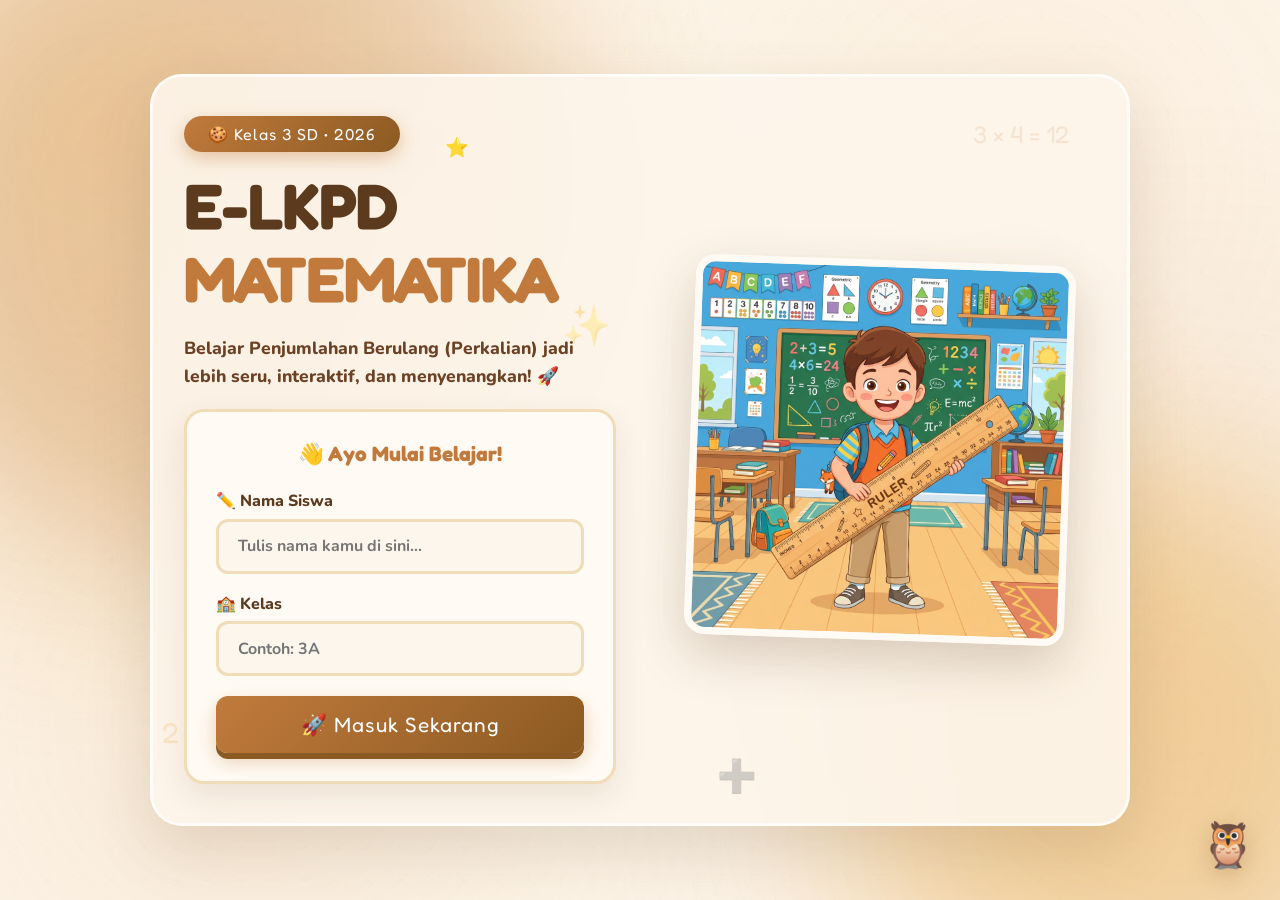
==== commit 6d9ed36f: "Add files via upload" ====
--- a/cptp.html
+++ b/cptp.html
@@ -11,12 +11,12 @@
 <body>
 
 <!-- Floating background decorations -->
-<div class="float-deco">➕</div>
-<div class="float-deco">✖️</div>
+<div class="float-deco">🍪</div>
+<div class="float-deco">⭐</div>
+<div class="float-deco">🎯</div>
 <div class="float-deco">🌟</div>
-<div class="float-deco">🔢</div>
-<div class="float-deco">🎯</div>
-<div class="float-deco">📐</div>
+<div class="float-deco">🦁</div>
+<div class="float-deco">🎉</div>
 
 <!-- Student info bar -->
 <div id="student-bar" class="student-info-bar">
@@ -26,6 +26,9 @@
   <span>|</span>
   <span>E-LKPD Matematika Kelas 3 SD</span>
 </div>
+
+<!-- Fun scrolling strip -->
+<div class="number-strip"><div class="number-strip-inner"><span>🍪 3×4=12</span><span>⭐ 2+2+2+2+2=10</span><span>🎯 5×3=15</span><span>🌟 4×4=16</span><span>🍎 2×6=12</span><span>🎉 7×2=14</span><span>🌈 3×3=9</span><span>🦁 6×2=12</span><span>🍪 3×4=12</span><span>⭐ 2+2+2+2+2=10</span><span>🎯 5×3=15</span><span>🌟 4×4=16</span><span>🍎 2×6=12</span><span>🎉 7×2=14</span><span>🌈 3×3=9</span><span>🦁 6×2=12</span></div></div>
 
 <!-- Navigation Bar -->
 <nav class="navbar">
@@ -104,6 +107,9 @@
   </div>
 </div>
 
+<!-- Cute floating helper mascot -->
+<div class="helper-mascot" title="Semangat belajar! 🎉">🦉</div>
+
 <script src="js/shared.js"></script>
 <script>
   document.addEventListener('DOMContentLoaded', () => {
--- a/css/style.css
+++ b/css/style.css
@@ -1,41 +1,57 @@
 @import url('https://fonts.googleapis.com/css2?family=Nunito:wght@400;600;700;800;900&family=Fredoka+One&display=swap');
 
 :root {
-  --orange-primary: #FF6B2B;
-  --orange-light: #FF8C5A;
-  --orange-dark: #E04E0A;
-  --yellow-bright: #FFD60A;
-  --yellow-soft: #FFF3B0;
-  --cream: #FFF8F0;
-  --cream-dark: #FDECD6;
-  --brown: #8B5E3C;
-  --brown-light: #C49A6C;
-  --green-correct: #4CAF50;
-  --green-light: #E8F5E9;
-  --red-wrong: #F44336;
-  --red-light: #FFEBEE;
-  --blue-accent: #4FC3F7;
-  --purple-accent: #CE93D8;
-  --text-dark: #3D2B1F;
-  --text-medium: #6D4C41;
-  --shadow-orange: 0 4px 20px rgba(255, 107, 43, 0.3);
-  --shadow-card: 0 6px 30px rgba(61, 43, 31, 0.12);
+  /* ===== COKLAT CREAM PALETTE ===== */
+  --primary: #C17A3C;          /* coklat hangat utama */
+  --primary-light: #D9944E;    /* coklat muda */
+  --primary-dark: #8B5A22;     /* coklat tua */
+  --accent: #E8A855;           /* kuning-coklat cerah */
+  --accent-light: #F5D08A;     /* krem kuning muda */
+  --cream: #FDF6EC;            /* latar krem */
+  --cream-soft: #FAF0DC;       /* krem lembut */
+  --cream-dark: #F0DDB8;       /* krem gelap */
+  --warm-white: #FFFBF4;       /* putih hangat */
+  --brown-deep: #5C3A1E;       /* coklat tua dalam */
+  --brown-mid: #8B6245;        /* coklat sedang */
+  --brown-light: #C4967A;      /* coklat muda */
+  --caramel: #D4892A;          /* karamel */
+  --honey: #F0A830;            /* madu */
+  --vanilla: #FFF5E0;          /* vanila */
+  
+  /* Status colors */
+  --green-correct: #5A9E4A;
+  --green-light: #E8F5E0;
+  --red-wrong: #D94F40;
+  --red-light: #FDECEA;
+  
+  /* Text */
+  --text-dark: #3D2510;
+  --text-medium: #6B4226;
+  --text-light: #9B7050;
+  
+  /* Effects */
+  --shadow-warm: 0 4px 20px rgba(193, 122, 60, 0.25);
+  --shadow-card: 0 6px 30px rgba(93, 58, 30, 0.1);
+  --shadow-hover: 0 12px 40px rgba(93, 58, 30, 0.18);
+
   --radius-xl: 24px;
   --radius-lg: 18px;
   --radius-md: 12px;
   --radius-sm: 8px;
-}
-
-* {
-  margin: 0;
-  padding: 0;
-  box-sizing: border-box;
-}
-
-html {
-  scroll-behavior: smooth;
-  -webkit-text-size-adjust: 100%;
-}
+
+  /* Legacy aliases so existing HTML still works */
+  --orange-primary: var(--primary);
+  --orange-light: var(--primary-light);
+  --orange-dark: var(--primary-dark);
+  --yellow-bright: var(--honey);
+  --yellow-soft: var(--accent-light);
+  --brown: var(--brown-deep);
+  --brown-light: var(--brown-light);
+  --shadow-orange: var(--shadow-warm);
+}
+
+* { margin: 0; padding: 0; box-sizing: border-box; }
+html { scroll-behavior: smooth; -webkit-text-size-adjust: 100%; }
 
 body {
   font-family: 'Nunito', sans-serif;
@@ -43,29 +59,38 @@
   color: var(--text-dark);
   min-height: 100vh;
   overflow-x: hidden;
-}
-
-/* ========== BACKGROUND DECORATIONS ========== */
+  position: relative;
+}
+
+/* ========== ANIMATED BACKGROUND CANVAS ========== */
 body::before {
   content: '';
   position: fixed;
   top: 0; left: 0; right: 0; bottom: 0;
   background:
-    radial-gradient(circle at 10% 20%, rgba(255,214,10,0.15) 0%, transparent 40%),
-    radial-gradient(circle at 90% 80%, rgba(255,107,43,0.1) 0%, transparent 40%),
-    radial-gradient(circle at 50% 50%, rgba(253,236,214,0.5) 0%, transparent 70%);
+    radial-gradient(circle at 8% 15%, rgba(240,168,48,0.18) 0%, transparent 45%),
+    radial-gradient(circle at 92% 80%, rgba(193,122,60,0.14) 0%, transparent 45%),
+    radial-gradient(circle at 50% 50%, rgba(250,240,220,0.6) 0%, transparent 70%),
+    radial-gradient(circle at 20% 80%, rgba(212,137,42,0.12) 0%, transparent 40%),
+    radial-gradient(circle at 80% 20%, rgba(232,168,85,0.1) 0%, transparent 40%);
   pointer-events: none;
   z-index: 0;
-}
-
-/* ========== FLOATING DECORATIONS ========== */
+  animation: bgShift 20s ease-in-out infinite alternate;
+}
+@keyframes bgShift {
+  0%   { opacity: 1; }
+  100% { opacity: 0.7; }
+}
+
+/* ========== CUTE FLOATING DECORATIONS ========== */
 .float-deco {
   position: fixed;
   pointer-events: none;
   z-index: 0;
   font-size: 2rem;
-  opacity: 0.08;
+  opacity: 0.12;
   animation: floatAround 8s ease-in-out infinite;
+  filter: drop-shadow(0 2px 4px rgba(139,90,34,0.2));
 }
 
 .float-deco:nth-child(1) { top: 5%; left: 5%; animation-delay: 0s; font-size: 2.5rem; }
@@ -75,19 +100,29 @@
 .float-deco:nth-child(5) { bottom: 10%; left: 10%; animation-delay: 1.5s; font-size: 2rem; }
 .float-deco:nth-child(6) { top: 35%; right: 3%; animation-delay: 2.5s; font-size: 1.8rem; }
 
-@media (max-width: 480px) {
-  .float-deco { display: none; }
-}
+@media (max-width: 480px) { .float-deco { display: none; } }
 
 @keyframes floatAround {
   0%, 100% { transform: translateY(0) rotate(0deg); }
-  33% { transform: translateY(-15px) rotate(5deg); }
-  66% { transform: translateY(8px) rotate(-3deg); }
+  33%  { transform: translateY(-18px) rotate(6deg); }
+  66%  { transform: translateY(10px) rotate(-4deg); }
 }
 
 @keyframes fadeSlideIn {
-  from { opacity: 0; transform: translateY(20px); }
-  to { opacity: 1; transform: translateY(0); }
+  from { opacity: 0; transform: translateY(22px); }
+  to   { opacity: 1; transform: translateY(0); }
+}
+
+@keyframes popIn {
+  0%   { transform: scale(0.8); opacity: 0; }
+  70%  { transform: scale(1.05); }
+  100% { transform: scale(1); opacity: 1; }
+}
+
+@keyframes wiggle {
+  0%,100% { transform: rotate(0deg); }
+  25% { transform: rotate(-6deg); }
+  75% { transform: rotate(6deg); }
 }
 
 /* ========== COVER SCREEN ========== */
@@ -98,18 +133,14 @@
   justify-content: center;
   min-height: 100vh;
   padding: 2rem;
-  background: linear-gradient(135deg, #FFF8F0 0%, #FDECD6 50%, #FFE0C2 100%);
-}
-
-.cover-wrapper {
-  text-align: center;
-  max-width: 500px;
-  width: 100%;
-}
+  background: linear-gradient(145deg, #FDF6EC 0%, #FAF0DC 40%, #F5E4C0 80%, #EDD49A 100%);
+}
+
+.cover-wrapper { text-align: center; max-width: 500px; width: 100%; }
 
 .cover-badge {
   display: inline-block;
-  background: var(--orange-primary);
+  background: linear-gradient(135deg, var(--primary), var(--primary-dark));
   color: white;
   font-family: 'Fredoka One', cursive;
   font-size: 1rem;
@@ -117,82 +148,79 @@
   border-radius: 50px;
   margin-bottom: 1rem;
   letter-spacing: 1px;
-  box-shadow: var(--shadow-orange);
+  box-shadow: var(--shadow-warm), 0 0 0 4px rgba(193,122,60,0.15);
   animation: bounce 2s ease-in-out infinite;
 }
 
 @keyframes bounce {
-  0%, 100% { transform: translateY(0); }
-  50% { transform: translateY(-8px); }
-}
-
-.cover-title-container {
-  margin-bottom: 1.5rem;
-  position: relative;
-}
+  0%, 100% { transform: translateY(0) rotate(-1deg); }
+  50% { transform: translateY(-10px) rotate(1deg); }
+}
+
+.cover-title-container { margin-bottom: 1.5rem; position: relative; }
 
 .cover-elkpd {
   font-family: 'Fredoka One', cursive;
   font-size: clamp(3rem, 12vw, 6rem);
-  color: var(--brown);
-  text-shadow: 4px 4px 0 var(--brown-light), 6px 6px 0 rgba(139,94,60,0.2);
+  color: var(--brown-deep);
+  text-shadow: 4px 4px 0 var(--brown-light), 7px 7px 0 rgba(139,90,34,0.15);
   line-height: 1;
   display: block;
+  animation: popIn 0.7s ease both;
 }
 
 .cover-matematika {
   font-family: 'Fredoka One', cursive;
   font-size: clamp(1.8rem, 7vw, 3.5rem);
-  color: var(--orange-primary);
-  text-shadow: 3px 3px 0 var(--orange-dark);
+  color: var(--primary);
+  text-shadow: 3px 3px 0 var(--primary-dark);
   display: block;
   margin-top: -0.3em;
+  animation: popIn 0.7s 0.15s ease both;
 }
 
 .cover-subtitle {
   display: inline-block;
-  background: var(--orange-primary);
+  background: linear-gradient(135deg, var(--primary), var(--caramel));
   color: white;
   font-weight: 800;
   font-size: clamp(0.9rem, 3vw, 1.1rem);
   padding: 0.5rem 1.5rem;
   border-radius: 50px;
   margin-top: 0.5rem;
-  box-shadow: 0 4px 0 var(--orange-dark);
+  box-shadow: 0 4px 0 var(--primary-dark);
 }
 
 .cover-mascot {
   font-size: 6rem;
   margin: 1.5rem 0;
   display: block;
-  filter: drop-shadow(0 8px 12px rgba(0,0,0,0.15));
+  filter: drop-shadow(0 8px 14px rgba(139,90,34,0.2));
   animation: mascotBob 3s ease-in-out infinite;
 }
 
 @keyframes mascotBob {
-  0%, 100% { transform: translateY(0) rotate(-2deg); }
-  50% { transform: translateY(-12px) rotate(2deg); }
+  0%, 100% { transform: translateY(0) rotate(-3deg) scale(1); }
+  50%       { transform: translateY(-14px) rotate(3deg) scale(1.05); }
 }
 
 .cover-form-card {
-  background: white;
+  background: var(--warm-white);
   border-radius: var(--radius-xl);
   padding: 2rem;
   box-shadow: var(--shadow-card), 0 0 0 4px var(--cream-dark);
   margin-top: 1rem;
-}
-
-.form-group {
-  margin-bottom: 1.2rem;
-  text-align: left;
-}
+  border: 2px solid var(--cream-dark);
+}
+
+.form-group { margin-bottom: 1.2rem; text-align: left; }
 
 .form-group label {
   display: flex;
   align-items: center;
   gap: 0.5rem;
   font-weight: 800;
-  color: var(--brown);
+  color: var(--brown-deep);
   margin-bottom: 0.4rem;
   font-size: 1rem;
 }
@@ -214,15 +242,15 @@
 }
 
 .form-group input:focus {
-  border-color: var(--orange-primary);
+  border-color: var(--primary);
   background: white;
-  box-shadow: 0 0 0 4px rgba(255,107,43,0.15);
+  box-shadow: 0 0 0 4px rgba(193,122,60,0.15);
 }
 
 .btn-start {
   width: 100%;
   padding: 1rem 2rem;
-  background: linear-gradient(135deg, var(--orange-primary), var(--orange-dark));
+  background: linear-gradient(135deg, var(--primary), var(--primary-dark));
   color: white;
   font-family: 'Fredoka One', cursive;
   font-size: 1.3rem;
@@ -230,7 +258,7 @@
   border-radius: var(--radius-md);
   cursor: pointer;
   transition: all 0.3s ease;
-  box-shadow: 0 6px 0 var(--orange-dark), 0 8px 20px rgba(255,107,43,0.4);
+  box-shadow: 0 6px 0 var(--primary-dark), 0 8px 20px rgba(193,122,60,0.35);
   letter-spacing: 1px;
   position: relative;
   top: 0;
@@ -240,15 +268,15 @@
 
 .btn-start:hover, .btn-start:active {
   top: 3px;
-  box-shadow: 0 3px 0 var(--orange-dark), 0 5px 15px rgba(255,107,43,0.4);
+  box-shadow: 0 3px 0 var(--primary-dark), 0 5px 15px rgba(193,122,60,0.3);
 }
 
 /* ========== NAVIGATION BAR ========== */
 .navbar {
   display: flex;
-  background: white;
+  background: var(--warm-white);
   padding: 0.7rem 1rem;
-  box-shadow: 0 4px 20px rgba(0,0,0,0.08);
+  box-shadow: 0 4px 20px rgba(139,90,34,0.12);
   position: sticky;
   top: 0;
   z-index: 100;
@@ -261,7 +289,7 @@
 
 .nav-brand {
   font-family: 'Fredoka One', cursive;
-  color: var(--orange-primary);
+  color: var(--primary);
   font-size: 1.2rem;
   margin-right: auto;
   display: flex;
@@ -269,12 +297,14 @@
   gap: 0.4rem;
   text-decoration: none;
   flex-shrink: 0;
-}
+  transition: transform 0.2s;
+}
+.nav-brand:hover { transform: scale(1.05); }
 
 .nav-btn {
   padding: 0.45rem 0.9rem;
-  background: var(--cream);
-  color: var(--brown);
+  background: var(--cream-soft);
+  color: var(--brown-mid);
   border: 2px solid var(--cream-dark);
   border-radius: 50px;
   font-family: 'Nunito', sans-serif;
@@ -292,24 +322,15 @@
 }
 
 .nav-btn:hover, .nav-btn.active {
-  background: var(--orange-primary);
+  background: linear-gradient(135deg, var(--primary), var(--primary-dark));
   color: white;
-  border-color: var(--orange-primary);
-  box-shadow: 0 3px 12px rgba(255,107,43,0.3);
+  border-color: var(--primary);
+  box-shadow: 0 3px 12px rgba(193,122,60,0.3);
   transform: translateY(-2px);
 }
 
-/* Mobile nav: scrollable horizontal strip */
 @media (max-width: 640px) {
-  .navbar {
-    flex-wrap: nowrap;
-    overflow-x: auto;
-    justify-content: flex-start;
-    padding: 0.6rem 0.8rem;
-    gap: 0.4rem;
-    -webkit-overflow-scrolling: touch;
-    scrollbar-width: none;
-  }
+  .navbar { flex-wrap: nowrap; overflow-x: auto; justify-content: flex-start; padding: 0.6rem 0.8rem; gap: 0.4rem; -webkit-overflow-scrolling: touch; scrollbar-width: none; }
   .navbar::-webkit-scrollbar { display: none; }
   .nav-brand { font-size: 1rem; }
   .nav-btn { font-size: 0.75rem; padding: 0.4rem 0.7rem; }
@@ -322,64 +343,52 @@
   justify-content: center;
   gap: 0.6rem;
   padding: 0.5rem 1rem;
-  background: var(--cream-dark);
+  background: linear-gradient(135deg, var(--cream-dark), var(--accent-light));
   font-weight: 800;
   font-size: 0.85rem;
-  color: var(--brown);
+  color: var(--brown-deep);
   flex-wrap: wrap;
   text-align: center;
+  border-bottom: 2px solid var(--cream-dark);
 }
 
 .student-info-bar span { display: flex; align-items: center; gap: 0.3rem; }
 
 @media (max-width: 480px) {
   .student-info-bar { font-size: 0.75rem; gap: 0.4rem; padding: 0.4rem 0.8rem; }
-  /* Hide the pipe separators on very small screens */
   .student-info-bar > span:nth-child(2),
   .student-info-bar > span:nth-child(4) { display: none; }
 }
 
 /* ========== PAGE LAYOUT ========== */
-.page-content {
-  position: relative;
-  z-index: 1;
-  animation: fadeSlideIn 0.5s ease;
-}
-
-.page-container {
-  max-width: 900px;
-  margin: 0 auto;
-  padding: 1.5rem 1rem;
-}
+.page-content { position: relative; z-index: 1; animation: fadeSlideIn 0.5s ease; }
+
+.page-container { max-width: 900px; margin: 0 auto; padding: 1.5rem 1rem; }
 
 .page-header {
   text-align: center;
   margin-bottom: 2rem;
   padding: 1.8rem 1.5rem;
-  background: linear-gradient(135deg, var(--orange-primary), var(--orange-light));
+  background: linear-gradient(135deg, var(--primary), var(--caramel));
   border-radius: var(--radius-xl);
   color: white;
-  box-shadow: var(--shadow-orange);
+  box-shadow: var(--shadow-warm);
   position: relative;
   overflow: hidden;
 }
 
+/* Decorative circles on header */
 .page-header::before {
   content: '';
-  position: absolute;
-  top: -30px; right: -30px;
+  position: absolute; top: -30px; right: -30px;
   width: 150px; height: 150px;
-  background: rgba(255,255,255,0.1);
-  border-radius: 50%;
-}
-
+  background: rgba(255,255,255,0.12); border-radius: 50%;
+}
 .page-header::after {
   content: '';
-  position: absolute;
-  bottom: -40px; left: -20px;
+  position: absolute; bottom: -40px; left: -20px;
   width: 120px; height: 120px;
-  background: rgba(255,255,255,0.08);
-  border-radius: 50%;
+  background: rgba(255,255,255,0.08); border-radius: 50%;
 }
 
 .page-header h1 {
@@ -389,18 +398,15 @@
   position: relative;
   z-index: 1;
 }
-
 .page-header .header-icon {
-  font-size: 2.5rem;
-  display: block;
-  margin-bottom: 0.5rem;
-  position: relative;
-  z-index: 1;
+  font-size: 2.5rem; display: block; margin-bottom: 0.5rem;
+  position: relative; z-index: 1;
+  animation: wiggle 3s ease-in-out infinite;
 }
 
 /* ========== CARDS ========== */
 .card {
-  background: white;
+  background: var(--warm-white);
   border-radius: var(--radius-xl);
   padding: 1.5rem;
   margin-bottom: 1.2rem;
@@ -408,12 +414,26 @@
   border: 2px solid var(--cream-dark);
   position: relative;
   overflow: hidden;
+  transition: transform 0.3s ease, box-shadow 0.3s ease;
+}
+.card:hover {
+  transform: translateY(-3px);
+  box-shadow: var(--shadow-hover);
+}
+
+/* Cute corner accent on cards */
+.card::before {
+  content: '';
+  position: absolute; top: 0; left: 0;
+  width: 6px; height: 100%;
+  background: linear-gradient(to bottom, var(--primary), var(--accent));
+  border-radius: var(--radius-xl) 0 0 var(--radius-xl);
 }
 
 .card-title {
   font-family: 'Fredoka One', cursive;
   font-size: 1.2rem;
-  color: var(--orange-primary);
+  color: var(--primary);
   margin-bottom: 1rem;
   display: flex;
   align-items: center;
@@ -433,31 +453,32 @@
   align-items: flex-start;
   gap: 0.8rem;
   padding: 0.8rem 1rem;
-  background: var(--cream);
+  background: var(--cream-soft);
   border-radius: var(--radius-md);
-  border-left: 4px solid var(--orange-primary);
+  border-left: 4px solid var(--primary);
   font-weight: 700;
   font-size: 0.9rem;
   line-height: 1.5;
+  transition: background 0.2s, transform 0.2s;
+}
+.petunjuk-list li:hover {
+  background: var(--cream-dark);
+  transform: translateX(4px);
 }
 
 .petunjuk-num {
-  background: var(--orange-primary);
+  background: linear-gradient(135deg, var(--primary), var(--primary-dark));
   color: white;
-  width: 28px;
-  height: 28px;
+  width: 28px; height: 28px;
   border-radius: 50%;
-  display: flex;
-  align-items: center;
-  justify-content: center;
-  font-weight: 900;
-  font-size: 0.85rem;
-  flex-shrink: 0;
+  display: flex; align-items: center; justify-content: center;
+  font-weight: 900; font-size: 0.85rem; flex-shrink: 0;
+  box-shadow: 0 2px 6px rgba(193,122,60,0.3);
 }
 
 .cp-box {
-  background: linear-gradient(135deg, #FFF3B0, #FDECD6);
-  border: 3px solid var(--yellow-bright);
+  background: linear-gradient(135deg, var(--accent-light), var(--cream-dark));
+  border: 3px solid var(--honey);
   border-radius: var(--radius-xl);
   padding: 1.5rem;
   margin-bottom: 1.5rem;
@@ -478,10 +499,12 @@
   font-weight: 700;
   font-size: 0.9rem;
   padding: 0.6rem 0.8rem;
-  background: white;
+  background: var(--warm-white);
   border-radius: var(--radius-md);
-  box-shadow: 0 2px 8px rgba(0,0,0,0.05);
-}
+  box-shadow: 0 2px 8px rgba(139,90,34,0.07);
+  transition: transform 0.2s;
+}
+.tp-list li:hover { transform: translateX(4px); }
 
 /* ========== MATERI SECTION ========== */
 .materi-explain {
@@ -506,22 +529,24 @@
   gap: 1rem;
   margin-top: 1.5rem;
 }
-
-@media (max-width: 560px) {
-  .contoh-grid { grid-template-columns: 1fr; }
-}
+@media (max-width: 560px) { .contoh-grid { grid-template-columns: 1fr; } }
 
 .contoh-card {
-  background: white;
+  background: var(--warm-white);
   border-radius: var(--radius-lg);
   padding: 1rem;
   box-shadow: var(--shadow-card);
   border: 2px solid var(--cream-dark);
   text-align: center;
+  transition: transform 0.3s, box-shadow 0.3s;
+}
+.contoh-card:hover {
+  transform: translateY(-5px) rotate(1deg);
+  box-shadow: var(--shadow-hover);
 }
 
 .contoh-label {
-  background: var(--orange-primary);
+  background: linear-gradient(135deg, var(--primary), var(--caramel));
   color: white;
   font-family: 'Fredoka One', cursive;
   font-size: 0.9rem;
@@ -529,37 +554,34 @@
   border-radius: 50px;
   display: inline-block;
   margin-bottom: 0.8rem;
+  box-shadow: 0 2px 8px rgba(193,122,60,0.3);
 }
 
 .fruit-groups {
-  display: flex;
-  justify-content: center;
-  gap: 0.4rem;
-  margin: 0.8rem 0;
-  flex-wrap: wrap;
+  display: flex; justify-content: center; gap: 0.4rem;
+  margin: 0.8rem 0; flex-wrap: wrap;
 }
 
 .fruit-group {
-  background: var(--cream);
+  background: var(--cream-soft);
   border: 2px solid var(--cream-dark);
   border-radius: var(--radius-sm);
   padding: 0.4rem 0.5rem;
   font-size: 1.2rem;
   text-align: center;
-}
+  transition: transform 0.2s;
+}
+.fruit-group:hover { transform: scale(1.1) rotate(-3deg); }
 
 .fruit-count {
-  font-size: 0.65rem;
-  font-weight: 800;
-  color: var(--brown);
-  display: block;
-  margin-top: 0.2rem;
+  font-size: 0.65rem; font-weight: 800;
+  color: var(--brown-mid); display: block; margin-top: 0.2rem;
 }
 
 .math-chain {
   font-family: 'Fredoka One', cursive;
   font-size: 1rem;
-  color: var(--orange-primary);
+  color: var(--primary);
   margin-top: 0.5rem;
   display: flex;
   flex-direction: column;
@@ -567,489 +589,297 @@
 }
 
 .math-result {
-  background: var(--yellow-bright);
-  color: var(--text-dark);
+  background: linear-gradient(135deg, var(--honey), var(--accent));
+  color: var(--brown-deep);
   padding: 0.3rem 0.8rem;
   border-radius: var(--radius-sm);
   font-size: 1.1rem;
   display: inline-block;
-  box-shadow: 0 3px 0 #e6c200;
+  box-shadow: 0 3px 0 var(--caramel);
+  animation: popIn 0.4s ease;
 }
 
 .rumus-box {
-  background: linear-gradient(135deg, var(--orange-primary), var(--orange-dark));
+  background: linear-gradient(135deg, var(--primary), var(--primary-dark));
   color: white;
   border-radius: var(--radius-lg);
   padding: 1.2rem;
   text-align: center;
   margin-top: 1.5rem;
-  box-shadow: var(--shadow-orange);
-}
-
+  box-shadow: var(--shadow-warm);
+  position: relative;
+  overflow: hidden;
+}
+.rumus-box::after {
+  content: '🔑';
+  position: absolute; right: 1rem; top: 50%;
+  transform: translateY(-50%);
+  font-size: 3rem; opacity: 0.15;
+}
 .rumus-box p { font-weight: 700; margin-bottom: 0.5rem; font-size: 0.95rem; }
 .rumus-formula {
   font-family: 'Fredoka One', cursive;
-  font-size: clamp(1.1rem, 4vw, 1.4rem);
-  letter-spacing: 1px;
+  font-size: clamp(1.1rem, 4vw, 1.4rem); letter-spacing: 1px;
 }
 
 .video-container {
-  position: relative;
-  padding-bottom: 56.25%;
-  height: 0;
-  border-radius: var(--radius-lg);
-  overflow: hidden;
-  box-shadow: var(--shadow-card);
+  position: relative; padding-bottom: 56.25%;
+  height: 0; border-radius: var(--radius-lg);
+  overflow: hidden; box-shadow: var(--shadow-card);
   margin-top: 1rem;
 }
-
-.video-container iframe {
-  position: absolute;
-  top: 0; left: 0;
-  width: 100%; height: 100%;
-  border: none;
-}
+.video-container iframe { position: absolute; top: 0; left: 0; width: 100%; height: 100%; border: none; }
 
 .video-placeholder {
-  position: absolute;
-  top: 0; left: 0; right: 0; bottom: 0;
-  background: linear-gradient(135deg, #1a1a2e, #16213e);
-  display: flex;
-  flex-direction: column;
-  align-items: center;
-  justify-content: center;
-  color: white;
-  gap: 1rem;
-}
-
+  position: absolute; top: 0; left: 0; right: 0; bottom: 0;
+  background: linear-gradient(135deg, #2d1a0a, #4a2e12);
+  display: flex; flex-direction: column;
+  align-items: center; justify-content: center;
+  color: white; gap: 1rem;
+}
 .video-placeholder .play-btn {
   width: 70px; height: 70px;
-  background: #FF0000;
-  border-radius: 50%;
-  display: flex;
-  align-items: center;
-  justify-content: center;
-  font-size: 1.8rem;
-  cursor: pointer;
+  background: #FF0000; border-radius: 50%;
+  display: flex; align-items: center; justify-content: center;
+  font-size: 1.8rem; cursor: pointer;
   transition: transform 0.2s;
-  box-shadow: 0 4px 20px rgba(255,0,0,0.4);
-}
-
-.video-placeholder .play-btn:hover { transform: scale(1.1); }
+  box-shadow: 0 4px 20px rgba(255,0,0,0.5);
+}
+.video-placeholder .play-btn:hover { transform: scale(1.12); }
 .video-placeholder p { font-weight: 700; font-size: 0.9rem; opacity: 0.9; text-align: center; padding: 0 1rem; }
 
 /* ========== LATIHAN SOAL ========== */
-
-/* Fill in blanks */
-.soal-header {
-  display: flex;
-  align-items: center;
-  gap: 0.8rem;
-  margin-bottom: 1.2rem;
-  flex-wrap: wrap;
-}
+.soal-header { display: flex; align-items: center; gap: 0.8rem; margin-bottom: 1.2rem; flex-wrap: wrap; }
 
 .soal-badge {
-  background: linear-gradient(135deg, var(--orange-primary), var(--orange-dark));
-  color: white;
-  font-family: 'Fredoka One', cursive;
-  font-size: 0.9rem;
-  padding: 0.35rem 1rem;
-  border-radius: 50px;
-  box-shadow: 0 3px 0 var(--orange-dark);
+  background: linear-gradient(135deg, var(--primary), var(--primary-dark));
+  color: white; font-family: 'Fredoka One', cursive;
+  font-size: 0.9rem; padding: 0.35rem 1rem;
+  border-radius: 50px; box-shadow: 0 3px 0 var(--primary-dark);
   flex-shrink: 0;
 }
 
 .fill-grid {
   display: grid;
   grid-template-columns: repeat(auto-fill, minmax(250px, 1fr));
-  gap: 1rem;
-  margin-bottom: 1.2rem;
-}
-
-@media (max-width: 560px) {
-  .fill-grid { grid-template-columns: 1fr; }
-}
+  gap: 1rem; margin-bottom: 1.2rem;
+}
+@media (max-width: 560px) { .fill-grid { grid-template-columns: 1fr; } }
 
 .fill-item {
-  background: var(--cream);
+  background: var(--cream-soft);
   border: 2px solid var(--cream-dark);
   border-radius: var(--radius-lg);
   padding: 1rem;
-  display: flex;
-  flex-direction: column;
-  gap: 0.7rem;
+  display: flex; flex-direction: column; gap: 0.7rem;
   transition: all 0.3s ease;
 }
-
-.fill-item.correct-item {
-  background: var(--green-light);
-  border-color: var(--green-correct);
-}
-
-.fill-item.wrong-item {
-  background: var(--red-light);
-  border-color: var(--red-wrong);
-  animation: shake 0.4s ease;
-}
-
-.fruit-display {
-  font-size: 1.5rem;
-  text-align: center;
-  letter-spacing: 3px;
-  min-height: 2.2rem;
-}
+.fill-item:hover { border-color: var(--primary); box-shadow: 0 4px 16px rgba(193,122,60,0.15); }
+.fill-item.correct-item { background: var(--green-light); border-color: var(--green-correct); }
+.fill-item.wrong-item { background: var(--red-light); border-color: var(--red-wrong); animation: shake 0.4s ease; }
+
+.fruit-display { font-size: 1.5rem; text-align: center; letter-spacing: 3px; min-height: 2.2rem; }
 
 .addition-row {
-  display: flex;
-  align-items: center;
-  justify-content: center;
-  gap: 0.3rem;
-  flex-wrap: wrap;
-  font-family: 'Fredoka One', cursive;
-  font-size: 1rem;
-  color: var(--orange-primary);
+  display: flex; align-items: center; justify-content: center;
+  gap: 0.3rem; flex-wrap: wrap;
+  font-family: 'Fredoka One', cursive;
+  font-size: 1rem; color: var(--primary);
 }
 
 .fill-input {
-  width: 48px;
-  padding: 0.3rem;
-  text-align: center;
-  border: 3px solid var(--orange-light);
+  width: 48px; padding: 0.3rem; text-align: center;
+  border: 3px solid var(--primary-light);
   border-radius: var(--radius-sm);
   font-family: 'Fredoka One', cursive;
-  font-size: 1rem;
-  color: var(--orange-dark);
-  background: white;
-  outline: none;
-  transition: all 0.2s;
-  -webkit-appearance: none;
-  appearance: none;
-}
-
+  font-size: 1rem; color: var(--primary-dark);
+  background: white; outline: none; transition: all 0.2s;
+  -webkit-appearance: none; appearance: none;
+}
 .fill-input:focus {
-  border-color: var(--orange-primary);
-  box-shadow: 0 0 0 3px rgba(255,107,43,0.2);
-  transform: scale(1.05);
-}
-
+  border-color: var(--primary);
+  box-shadow: 0 0 0 3px rgba(193,122,60,0.2);
+  transform: scale(1.08);
+}
 .fill-input.correct-input { border-color: var(--green-correct); background: var(--green-light); }
 .fill-input.wrong-input { border-color: var(--red-wrong); background: var(--red-light); }
 
 .multiply-row {
-  display: flex;
-  align-items: center;
-  justify-content: center;
-  gap: 0.3rem;
-  font-family: 'Fredoka One', cursive;
-  font-size: 1.1rem;
-  color: var(--brown);
-  padding-top: 0.5rem;
-  border-top: 2px dashed var(--cream-dark);
-}
-
-.feedback-icon {
-  font-size: 1.2rem;
-  text-align: center;
-  min-height: 1.2rem;
-  font-weight: 800;
-}
+  display: flex; align-items: center; justify-content: center; gap: 0.3rem;
+  font-family: 'Fredoka One', cursive; font-size: 1.1rem; color: var(--brown-mid);
+  padding-top: 0.5rem; border-top: 2px dashed var(--cream-dark);
+}
+
+.feedback-icon { font-size: 1.2rem; text-align: center; min-height: 1.2rem; font-weight: 800; }
 
 /* ========== TABLE EXERCISE ========== */
 .table-wrapper {
-  overflow-x: auto;
-  border-radius: var(--radius-lg);
-  box-shadow: var(--shadow-card);
-  -webkit-overflow-scrolling: touch;
-}
-
-.latihan-table {
-  width: 100%;
-  min-width: 500px;
-  border-collapse: collapse;
-  font-family: 'Nunito', sans-serif;
-}
+  overflow-x: auto; border-radius: var(--radius-lg);
+  box-shadow: var(--shadow-card); -webkit-overflow-scrolling: touch;
+}
+
+.latihan-table { width: 100%; min-width: 500px; border-collapse: collapse; font-family: 'Nunito', sans-serif; }
 
 .latihan-table th {
-  background: linear-gradient(135deg, var(--orange-primary), var(--orange-dark));
-  color: white;
-  padding: 0.8rem 0.6rem;
-  font-family: 'Fredoka One', cursive;
-  font-size: 0.85rem;
-  text-align: center;
-  letter-spacing: 0.5px;
-}
-
+  background: linear-gradient(135deg, var(--primary), var(--primary-dark));
+  color: white; padding: 0.8rem 0.6rem;
+  font-family: 'Fredoka One', cursive; font-size: 0.85rem;
+  text-align: center; letter-spacing: 0.5px;
+}
 .latihan-table th:first-child { border-radius: var(--radius-md) 0 0 0; }
-.latihan-table th:last-child { border-radius: 0 var(--radius-md) 0 0; }
+.latihan-table th:last-child  { border-radius: 0 var(--radius-md) 0 0; }
 
 .latihan-table td {
-  padding: 0.6rem 0.5rem;
-  border: 2px solid var(--cream-dark);
-  text-align: center;
-  background: white;
-  font-weight: 700;
-  font-size: 0.85rem;
-}
-
-.latihan-table tr:nth-child(even) td { background: var(--cream); }
-.latihan-table tr:hover td { background: rgba(255,107,43,0.05); }
-
-.symbol-cell {
-  font-size: 1.2rem;
-  letter-spacing: 2px;
-  white-space: pre-line;
-}
-
-.given-cell {
-  color: var(--orange-primary);
-  font-family: 'Fredoka One', cursive;
-  font-size: 0.9rem;
-}
+  padding: 0.6rem 0.5rem; border: 2px solid var(--cream-dark);
+  text-align: center; background: white;
+  font-weight: 700; font-size: 0.85rem;
+}
+.latihan-table tr:nth-child(even) td { background: var(--cream-soft); }
+.latihan-table tr:hover td { background: rgba(193,122,60,0.07); }
+
+.symbol-cell { font-size: 1.2rem; letter-spacing: 2px; white-space: pre-line; }
+.given-cell { color: var(--primary); font-family: 'Fredoka One', cursive; font-size: 0.9rem; }
 
 .table-input {
-  width: 100%;
-  min-width: 80px;
-  padding: 0.4rem;
-  border: 2px solid var(--orange-light);
+  width: 100%; min-width: 80px; padding: 0.4rem;
+  border: 2px solid var(--primary-light);
   border-radius: var(--radius-sm);
-  font-family: 'Nunito', sans-serif;
-  font-size: 0.8rem;
-  font-weight: 700;
-  text-align: center;
-  color: var(--text-dark);
-  background: white;
-  outline: none;
-  transition: all 0.2s;
-  -webkit-appearance: none;
-  appearance: none;
-}
-
+  font-family: 'Nunito', sans-serif; font-size: 0.8rem;
+  font-weight: 700; text-align: center;
+  color: var(--text-dark); background: white;
+  outline: none; transition: all 0.2s;
+  -webkit-appearance: none; appearance: none;
+}
 .table-input:focus {
-  border-color: var(--orange-primary);
-  box-shadow: 0 0 0 3px rgba(255,107,43,0.15);
-}
-
+  border-color: var(--primary);
+  box-shadow: 0 0 0 3px rgba(193,122,60,0.15);
+}
 .table-input.correct-input { border-color: var(--green-correct); background: var(--green-light); color: #2e7d32; }
-.table-input.wrong-input { border-color: var(--red-wrong); background: var(--red-light); color: #c62828; animation: shake 0.4s; }
+.table-input.wrong-input   { border-color: var(--red-wrong); background: var(--red-light); color: #c62828; animation: shake 0.4s; }
 
 /* ========== DRAG AND DROP GAME ========== */
 .dnd-instructions {
-  background: linear-gradient(135deg, var(--yellow-soft), var(--cream-dark));
-  border: 2px dashed var(--yellow-bright);
-  border-radius: var(--radius-md);
-  padding: 0.9rem;
-  text-align: center;
-  font-weight: 700;
-  color: var(--brown);
-  margin-bottom: 1.2rem;
-  font-size: 0.9rem;
-  line-height: 1.5;
-}
-
-.dnd-game-area {
-  display: flex;
-  flex-direction: column;
-  gap: 1.5rem;
-}
+  background: linear-gradient(135deg, var(--accent-light), var(--cream-dark));
+  border: 2px dashed var(--honey); border-radius: var(--radius-md);
+  padding: 0.9rem; text-align: center;
+  font-weight: 700; color: var(--brown-mid);
+  margin-bottom: 1.2rem; font-size: 0.9rem; line-height: 1.5;
+}
+
+.dnd-game-area { display: flex; flex-direction: column; gap: 1.5rem; }
 
 .dropzone-grid {
-  display: grid;
-  grid-template-columns: repeat(auto-fill, minmax(150px, 1fr));
-  gap: 0.8rem;
-}
-
-@media (max-width: 480px) {
-  .dropzone-grid { grid-template-columns: 1fr 1fr; }
-}
+  display: grid; grid-template-columns: repeat(auto-fill, minmax(150px, 1fr)); gap: 0.8rem;
+}
+@media (max-width: 480px) { .dropzone-grid { grid-template-columns: 1fr 1fr; } }
 
 .dropzone-card {
-  background: white;
+  background: var(--warm-white);
   border: 3px dashed var(--cream-dark);
-  border-radius: var(--radius-lg);
-  padding: 1rem;
-  text-align: center;
-  transition: all 0.3s ease;
+  border-radius: var(--radius-lg); padding: 1rem;
+  text-align: center; transition: all 0.3s ease;
   min-height: 140px;
-  display: flex;
-  flex-direction: column;
-  align-items: center;
-  justify-content: space-between;
-  gap: 0.6rem;
-  position: relative;
-  cursor: pointer;
-  -webkit-tap-highlight-color: transparent;
-}
-
+  display: flex; flex-direction: column;
+  align-items: center; justify-content: space-between; gap: 0.6rem;
+  position: relative; cursor: pointer; -webkit-tap-highlight-color: transparent;
+}
 .dropzone-card.drag-over {
-  border-color: var(--orange-primary);
-  background: rgba(255,107,43,0.05);
-  transform: scale(1.02);
-  box-shadow: 0 0 0 4px rgba(255,107,43,0.2);
-}
-
+  border-color: var(--primary); background: rgba(193,122,60,0.07);
+  transform: scale(1.03); box-shadow: 0 0 0 4px rgba(193,122,60,0.2);
+}
 .dropzone-card.tap-target {
-  border-color: var(--orange-primary);
-  background: rgba(255,107,43,0.08);
-  box-shadow: 0 0 0 3px rgba(255,107,43,0.25);
-}
-
-.dropzone-card.correct-drop {
-  border-color: var(--green-correct);
-  background: var(--green-light);
-  border-style: solid;
-}
-
-.dropzone-card.wrong-drop {
-  border-color: var(--red-wrong);
-  background: var(--red-light);
-  animation: shake 0.4s;
-}
-
-.dropzone-visual {
-  font-size: 1.3rem;
-  line-height: 1.4;
-  white-space: pre-line;
-}
-
-.dropzone-desc {
-  font-size: 0.7rem;
-  font-weight: 700;
-  color: var(--text-medium);
-  line-height: 1.3;
-}
+  border-color: var(--primary); background: rgba(193,122,60,0.1);
+  box-shadow: 0 0 0 3px rgba(193,122,60,0.25);
+}
+.dropzone-card.correct-drop { border-color: var(--green-correct); background: var(--green-light); border-style: solid; }
+.dropzone-card.wrong-drop   { border-color: var(--red-wrong); background: var(--red-light); animation: shake 0.4s; }
+
+.dropzone-visual { font-size: 1.3rem; line-height: 1.4; white-space: pre-line; }
+.dropzone-desc { font-size: 0.7rem; font-weight: 700; color: var(--text-medium); line-height: 1.3; }
 
 .dropzone-slot {
-  width: 100%;
-  min-height: 42px;
-  border: 2px dashed var(--orange-light);
+  width: 100%; min-height: 42px;
+  border: 2px dashed var(--primary-light);
   border-radius: var(--radius-sm);
-  display: flex;
-  align-items: center;
-  justify-content: center;
-  font-family: 'Fredoka One', cursive;
-  font-size: 0.8rem;
-  color: var(--orange-light);
-  transition: all 0.2s;
-}
-
+  display: flex; align-items: center; justify-content: center;
+  font-family: 'Fredoka One', cursive; font-size: 0.8rem;
+  color: var(--primary-light); transition: all 0.2s;
+}
 .dropzone-slot.filled {
-  background: var(--orange-primary);
-  color: white;
-  border-style: solid;
-  border-color: var(--orange-dark);
-  font-size: 0.95rem;
+  background: linear-gradient(135deg, var(--primary), var(--primary-dark));
+  color: white; border-style: solid; border-color: var(--primary-dark); font-size: 0.95rem;
 }
 
 .draggable-pool {
-  display: flex;
-  flex-wrap: wrap;
-  gap: 0.7rem;
-  justify-content: center;
-  padding: 1rem;
-  background: var(--cream);
-  border-radius: var(--radius-lg);
-  border: 2px solid var(--cream-dark);
+  display: flex; flex-wrap: wrap; gap: 0.7rem;
+  justify-content: center; padding: 1rem;
+  background: var(--cream-soft);
+  border-radius: var(--radius-lg); border: 2px solid var(--cream-dark);
 }
 
 .draggable-chip {
-  background: linear-gradient(135deg, var(--orange-primary), var(--orange-dark));
-  color: white;
-  font-family: 'Fredoka One', cursive;
-  font-size: 1rem;
-  padding: 0.6rem 1.2rem;
-  border-radius: 50px;
-  cursor: grab;
+  background: linear-gradient(135deg, var(--primary), var(--primary-dark));
+  color: white; font-family: 'Fredoka One', cursive;
+  font-size: 1rem; padding: 0.6rem 1.2rem;
+  border-radius: 50px; cursor: grab;
   transition: all 0.25s ease;
-  box-shadow: 0 4px 0 var(--orange-dark), 0 6px 15px rgba(255,107,43,0.3);
-  user-select: none;
-  position: relative;
-  top: 0;
-  -webkit-tap-highlight-color: transparent;
-  touch-action: manipulation;
-}
-
+  box-shadow: 0 4px 0 var(--primary-dark), 0 6px 15px rgba(193,122,60,0.3);
+  user-select: none; position: relative; top: 0;
+  -webkit-tap-highlight-color: transparent; touch-action: manipulation;
+}
 .draggable-chip:hover {
-  transform: translateY(-3px) scale(1.05);
-  box-shadow: 0 7px 0 var(--orange-dark), 0 9px 20px rgba(255,107,43,0.4);
-}
-
+  transform: translateY(-4px) scale(1.06);
+  box-shadow: 0 8px 0 var(--primary-dark), 0 10px 22px rgba(193,122,60,0.4);
+}
 .draggable-chip.selected {
-  background: linear-gradient(135deg, var(--yellow-bright), #e6c200);
-  color: var(--text-dark);
-  transform: scale(1.08);
-  box-shadow: 0 0 0 3px var(--orange-primary), 0 6px 20px rgba(255,214,10,0.5);
-}
-
+  background: linear-gradient(135deg, var(--honey), var(--accent));
+  color: var(--brown-deep);
+  transform: scale(1.1);
+  box-shadow: 0 0 0 3px var(--primary), 0 6px 20px rgba(240,168,48,0.5);
+}
 .draggable-chip:active, .draggable-chip.dragging {
-  cursor: grabbing;
-  opacity: 0.7;
-  transform: scale(0.95) rotate(3deg);
-}
-
-.draggable-chip.used {
-  opacity: 0.3;
-  cursor: not-allowed;
-  pointer-events: none;
-}
+  cursor: grabbing; opacity: 0.75; transform: scale(0.95) rotate(4deg);
+}
+.draggable-chip.used { opacity: 0.3; cursor: not-allowed; pointer-events: none; }
 
 /* ========== BUTTONS ========== */
 .btn {
-  padding: 0.75rem 1.8rem;
-  border: none;
+  padding: 0.75rem 1.8rem; border: none;
   border-radius: 50px;
-  font-family: 'Nunito', sans-serif;
-  font-weight: 800;
-  font-size: 0.95rem;
-  cursor: pointer;
-  transition: all 0.25s ease;
-  display: inline-flex;
-  align-items: center;
-  gap: 0.5rem;
+  font-family: 'Nunito', sans-serif; font-weight: 800;
+  font-size: 0.95rem; cursor: pointer; transition: all 0.25s ease;
+  display: inline-flex; align-items: center; gap: 0.5rem;
   text-decoration: none;
-  -webkit-tap-highlight-color: transparent;
-  touch-action: manipulation;
+  -webkit-tap-highlight-color: transparent; touch-action: manipulation;
 }
 
 .btn-primary {
-  background: linear-gradient(135deg, var(--orange-primary), var(--orange-dark));
+  background: linear-gradient(135deg, var(--primary), var(--primary-dark));
+  color: white; box-shadow: 0 4px 0 var(--primary-dark), var(--shadow-warm);
+  position: relative; top: 0;
+}
+.btn-primary:hover, .btn-primary:active {
+  top: 2px; box-shadow: 0 2px 0 var(--primary-dark), 0 4px 12px rgba(193,122,60,0.3);
+}
+
+.btn-secondary {
+  background: var(--warm-white); color: var(--primary);
+  border: 2px solid var(--primary); box-shadow: var(--shadow-card);
+}
+.btn-secondary:hover, .btn-secondary:active {
+  background: linear-gradient(135deg, var(--primary), var(--primary-dark));
   color: white;
-  box-shadow: 0 4px 0 var(--orange-dark), var(--shadow-orange);
-  position: relative;
-  top: 0;
-}
-
-.btn-primary:hover, .btn-primary:active {
-  top: 2px;
-  box-shadow: 0 2px 0 var(--orange-dark), 0 4px 12px rgba(255,107,43,0.3);
-}
-
-.btn-secondary {
-  background: white;
-  color: var(--orange-primary);
-  border: 2px solid var(--orange-primary);
-  box-shadow: var(--shadow-card);
-}
-
-.btn-secondary:hover, .btn-secondary:active {
-  background: var(--orange-primary);
-  color: white;
 }
 
 .btn-success {
-  background: linear-gradient(135deg, #4CAF50, #388E3C);
-  color: white;
-  box-shadow: 0 4px 0 #2e7d32;
+  background: linear-gradient(135deg, #5A9E4A, #3d7033);
+  color: white; box-shadow: 0 4px 0 #2d5a24;
 }
 
 .btn-group {
-  display: flex;
-  gap: 0.7rem;
-  flex-wrap: wrap;
-  justify-content: center;
-  margin-top: 1rem;
-}
-
+  display: flex; gap: 0.7rem; flex-wrap: wrap;
+  justify-content: center; margin-top: 1rem;
+}
 @media (max-width: 400px) {
   .btn { font-size: 0.85rem; padding: 0.7rem 1.2rem; }
   .btn-group { gap: 0.5rem; }
@@ -1057,302 +887,171 @@
 
 /* ========== SCORE DISPLAY ========== */
 .score-bar {
-  display: flex;
-  align-items: center;
-  gap: 0.8rem;
-  padding: 0.9rem 1.2rem;
-  background: white;
-  border-radius: var(--radius-lg);
-  box-shadow: var(--shadow-card);
-  margin-bottom: 1.2rem;
-  flex-wrap: wrap;
-}
-
+  display: flex; align-items: center; gap: 0.8rem;
+  padding: 0.9rem 1.2rem; background: var(--warm-white);
+  border-radius: var(--radius-lg); box-shadow: var(--shadow-card);
+  margin-bottom: 1.2rem; flex-wrap: wrap;
+}
 .score-item {
-  display: flex;
-  align-items: center;
-  gap: 0.4rem;
-  font-weight: 800;
-  font-size: 0.85rem;
-  color: var(--text-medium);
-}
-
+  display: flex; align-items: center; gap: 0.4rem;
+  font-weight: 800; font-size: 0.85rem; color: var(--text-medium);
+}
 .score-num {
-  font-family: 'Fredoka One', cursive;
-  font-size: 1.2rem;
-  color: var(--orange-primary);
+  font-family: 'Fredoka One', cursive; font-size: 1.2rem; color: var(--primary);
 }
 
 /* ========== REFLEKSI ========== */
 .refleksi-intro {
-  text-align: center;
-  padding: 0.8rem;
-  font-weight: 700;
-  color: var(--text-medium);
-  margin-bottom: 1.2rem;
-  font-size: 0.9rem;
-  line-height: 1.6;
+  text-align: center; padding: 0.8rem;
+  font-weight: 700; color: var(--text-medium);
+  margin-bottom: 1.2rem; font-size: 0.9rem; line-height: 1.6;
 }
 
 .refleksi-table-wrapper {
-  overflow-x: auto;
-  border-radius: var(--radius-xl);
-  box-shadow: var(--shadow-card);
-  -webkit-overflow-scrolling: touch;
-}
-
-.refleksi-table {
-  width: 100%;
-  min-width: 400px;
-  border-collapse: collapse;
-}
+  overflow-x: auto; border-radius: var(--radius-xl);
+  box-shadow: var(--shadow-card); -webkit-overflow-scrolling: touch;
+}
+.refleksi-table { width: 100%; min-width: 400px; border-collapse: collapse; }
 
 .refleksi-table th {
-  background: linear-gradient(135deg, var(--orange-primary), var(--orange-dark));
-  color: white;
-  padding: 0.8rem 0.6rem;
-  font-family: 'Fredoka One', cursive;
-  font-size: 0.9rem;
-}
-
+  background: linear-gradient(135deg, var(--primary), var(--primary-dark));
+  color: white; padding: 0.8rem 0.6rem;
+  font-family: 'Fredoka One', cursive; font-size: 0.9rem;
+}
 .refleksi-table th:first-child { border-radius: var(--radius-lg) 0 0 0; }
-.refleksi-table th:last-child { border-radius: 0 var(--radius-lg) 0 0; }
+.refleksi-table th:last-child  { border-radius: 0 var(--radius-lg) 0 0; }
 
 .refleksi-table td {
-  padding: 0.7rem 0.6rem;
-  border: 2px solid var(--cream-dark);
-  background: white;
-  vertical-align: middle;
-  font-weight: 700;
-  font-size: 0.85rem;
-}
-
-.refleksi-table tr:nth-child(even) td { background: var(--cream); }
-
-.star-rating {
-  display: flex;
-  gap: 0.2rem;
-  justify-content: center;
-}
-
+  padding: 0.7rem 0.6rem; border: 2px solid var(--cream-dark);
+  background: white; vertical-align: middle;
+  font-weight: 700; font-size: 0.85rem;
+}
+.refleksi-table tr:nth-child(even) td { background: var(--cream-soft); }
+
+.star-rating { display: flex; gap: 0.2rem; justify-content: center; }
 .star {
-  font-size: 1.6rem;
-  cursor: pointer;
-  color: #ccc;
-  transition: all 0.2s ease;
-  filter: grayscale(1);
-  -webkit-tap-highlight-color: transparent;
-  touch-action: manipulation;
-}
-
+  font-size: 1.6rem; cursor: pointer; color: #ccc;
+  transition: all 0.2s ease; filter: grayscale(1);
+  -webkit-tap-highlight-color: transparent; touch-action: manipulation;
+}
 .star.active, .star:hover {
-  color: var(--yellow-bright);
-  filter: grayscale(0);
-  transform: scale(1.2);
-  text-shadow: 0 0 10px rgba(255,214,10,0.6);
-}
-
-.star:hover ~ .star {
-  color: #ccc;
-  filter: grayscale(1);
-  transform: scale(1);
-}
-
-.refleksi-table tr:hover .star:not(.active) { color: #FFE082; filter: grayscale(0.5); }
-
-.refleksi-emoji {
-  font-size: 1.3rem;
-  text-align: center;
-}
-
-.refleksi-stmt {
-  font-size: 0.85rem;
-  line-height: 1.4;
-}
+  color: var(--honey); filter: grayscale(0);
+  transform: scale(1.25);
+  text-shadow: 0 0 12px rgba(240,168,48,0.7);
+  animation: popIn 0.25s ease;
+}
+.star:hover ~ .star { color: #ccc; filter: grayscale(1); transform: scale(1); }
+.refleksi-table tr:hover .star:not(.active) { color: #F5D08A; filter: grayscale(0.4); }
+
+.refleksi-emoji { font-size: 1.3rem; text-align: center; }
+.refleksi-stmt  { font-size: 0.85rem; line-height: 1.4; }
 
 .motivasi-box {
-  background: linear-gradient(135deg, var(--yellow-soft), var(--cream-dark));
-  border: 3px solid var(--yellow-bright);
-  border-radius: var(--radius-xl);
-  padding: 1.5rem;
-  text-align: center;
-  margin-top: 1.5rem;
-}
-
+  background: linear-gradient(135deg, var(--accent-light), var(--cream-dark));
+  border: 3px solid var(--honey); border-radius: var(--radius-xl);
+  padding: 1.5rem; text-align: center; margin-top: 1.5rem;
+}
 .motivasi-box .star-big { font-size: 2.2rem; }
 .motivasi-box p {
   font-family: 'Fredoka One', cursive;
   font-size: clamp(1rem, 3.5vw, 1.3rem);
-  color: var(--brown);
-  margin-top: 0.5rem;
+  color: var(--brown-deep); margin-top: 0.5rem;
 }
 
 /* ========== IDENTITAS ========== */
 .identitas-card {
-  background: white;
-  border-radius: var(--radius-xl);
-  padding: 1.5rem;
-  box-shadow: var(--shadow-card);
-  border-top: 6px solid var(--orange-primary);
-}
-
-.dev-list {
-  list-style: none;
-  display: flex;
-  flex-direction: column;
-  gap: 0.5rem;
-  margin: 1rem 0;
-}
-
+  background: var(--warm-white); border-radius: var(--radius-xl);
+  padding: 1.5rem; box-shadow: var(--shadow-card);
+  border-top: 6px solid var(--primary);
+}
+
+.dev-list { list-style: none; display: flex; flex-direction: column; gap: 0.5rem; margin: 1rem 0; }
 .dev-list li {
-  display: flex;
-  align-items: center;
-  gap: 0.8rem;
-  padding: 0.6rem 1rem;
-  background: var(--cream);
-  border-radius: var(--radius-md);
-  font-weight: 700;
-  font-size: 0.9rem;
-}
-
+  display: flex; align-items: center; gap: 0.8rem;
+  padding: 0.6rem 1rem; background: var(--cream-soft);
+  border-radius: var(--radius-md); font-weight: 700; font-size: 0.9rem;
+  transition: background 0.2s, transform 0.2s;
+}
+.dev-list li:hover { background: var(--cream-dark); transform: translateX(4px); }
 .dev-num {
-  background: var(--orange-primary);
-  color: white;
-  width: 26px;
-  height: 26px;
-  border-radius: 50%;
-  display: flex;
-  align-items: center;
-  justify-content: center;
-  font-size: 0.8rem;
-  font-weight: 900;
-  flex-shrink: 0;
-}
-
-.info-grid {
-  display: grid;
-  grid-template-columns: 1fr 1fr;
-  gap: 0.8rem;
-  margin-top: 1rem;
-}
-
-@media (max-width: 500px) {
-  .info-grid { grid-template-columns: 1fr; }
-}
-
+  background: linear-gradient(135deg, var(--primary), var(--primary-dark));
+  color: white; width: 26px; height: 26px;
+  border-radius: 50%; display: flex; align-items: center; justify-content: center;
+  font-size: 0.8rem; font-weight: 900; flex-shrink: 0;
+}
+
+.info-grid { display: grid; grid-template-columns: 1fr 1fr; gap: 0.8rem; margin-top: 1rem; }
+@media (max-width: 500px) { .info-grid { grid-template-columns: 1fr; } }
 .info-item {
-  display: flex;
-  flex-direction: column;
-  gap: 0.2rem;
-  padding: 0.8rem;
-  background: var(--cream);
-  border-radius: var(--radius-md);
-}
-
+  display: flex; flex-direction: column; gap: 0.2rem;
+  padding: 0.8rem; background: var(--cream-soft); border-radius: var(--radius-md);
+}
 .info-label {
-  font-size: 0.7rem;
-  color: var(--brown-light);
-  font-weight: 800;
-  text-transform: uppercase;
-  letter-spacing: 0.5px;
-}
-
-.info-value {
-  font-weight: 800;
-  color: var(--text-dark);
-  font-size: 0.9rem;
-}
+  font-size: 0.7rem; color: var(--brown-light); font-weight: 800;
+  text-transform: uppercase; letter-spacing: 0.5px;
+}
+.info-value { font-weight: 800; color: var(--text-dark); font-size: 0.9rem; }
 
 /* ========== RESULT MODAL ========== */
 .result-overlay {
-  display: none;
-  position: fixed;
+  display: none; position: fixed;
   top: 0; left: 0; right: 0; bottom: 0;
-  background: rgba(0,0,0,0.5);
-  z-index: 200;
-  align-items: center;
-  justify-content: center;
-  backdrop-filter: blur(4px);
-  padding: 1rem;
-}
-
-.result-overlay.show {
-  display: flex;
-  animation: fadeSlideIn 0.3s ease;
-}
-
+  background: rgba(61,37,16,0.55); z-index: 200;
+  align-items: center; justify-content: center;
+  backdrop-filter: blur(6px); padding: 1rem;
+}
+.result-overlay.show { display: flex; animation: fadeSlideIn 0.3s ease; }
 .result-modal {
-  background: white;
-  border-radius: var(--radius-xl);
-  padding: 2rem 1.5rem;
-  text-align: center;
-  max-width: 340px;
-  width: 100%;
-  box-shadow: 0 20px 60px rgba(0,0,0,0.3);
-  position: relative;
-}
-
-.result-emoji { font-size: 3.5rem; display: block; margin-bottom: 0.5rem; }
-.result-title { font-family: 'Fredoka One', cursive; font-size: clamp(1.4rem, 5vw, 1.8rem); color: var(--orange-primary); }
+  background: var(--warm-white); border-radius: var(--radius-xl);
+  padding: 2rem 1.5rem; text-align: center;
+  max-width: 340px; width: 100%;
+  box-shadow: 0 20px 60px rgba(61,37,16,0.25);
+  position: relative; border: 3px solid var(--cream-dark);
+}
+.result-emoji { font-size: 3.5rem; display: block; margin-bottom: 0.5rem; animation: wiggle 1s ease 0.2s; }
+.result-title { font-family: 'Fredoka One', cursive; font-size: clamp(1.4rem, 5vw, 1.8rem); color: var(--primary); }
 .result-score { font-size: clamp(2rem, 8vw, 3rem); font-family: 'Fredoka One', cursive; color: var(--text-dark); margin: 0.5rem 0; }
 .result-msg { font-weight: 700; color: var(--text-medium); margin-bottom: 1.2rem; font-size: 0.9rem; }
 
 /* ========== ANIMATIONS ========== */
 @keyframes shake {
   0%, 100% { transform: translateX(0); }
-  20% { transform: translateX(-8px); }
-  40% { transform: translateX(8px); }
-  60% { transform: translateX(-5px); }
-  80% { transform: translateX(5px); }
-}
-
+  20%  { transform: translateX(-8px); }
+  40%  { transform: translateX(8px); }
+  60%  { transform: translateX(-5px); }
+  80%  { transform: translateX(5px); }
+}
 @keyframes pop {
-  0% { transform: scale(1); }
-  50% { transform: scale(1.15); }
+  0%   { transform: scale(1); }
+  50%  { transform: scale(1.15); }
   100% { transform: scale(1); }
 }
-
 .pop-anim { animation: pop 0.3s ease; }
 
 /* ========== DECORATIVE NUMBER STRIP ========== */
 .number-strip {
-  display: flex;
-  overflow: hidden;
-  height: 36px;
-  background: var(--orange-primary);
+  display: flex; overflow: hidden; height: 36px;
+  background: linear-gradient(90deg, var(--primary), var(--caramel), var(--primary));
   position: relative;
 }
-
 .number-strip-inner {
-  display: flex;
-  gap: 1.5rem;
+  display: flex; gap: 1.5rem;
   animation: scrollStrip 15s linear infinite;
-  align-items: center;
-  white-space: nowrap;
-}
-
+  align-items: center; white-space: nowrap;
+}
 @keyframes scrollStrip {
   from { transform: translateX(0); }
-  to { transform: translateX(-50%); }
-}
-
-.number-strip span {
-  color: rgba(255,255,255,0.6);
-  font-family: 'Fredoka One', cursive;
-  font-size: 1rem;
-}
-
-/* Confetti particles */
+  to   { transform: translateX(-50%); }
+}
+.number-strip span { color: rgba(255,255,255,0.65); font-family: 'Fredoka One', cursive; font-size: 1rem; }
+
+/* Confetti */
 .confetti {
-  position: fixed;
-  pointer-events: none;
-  z-index: 300;
-  font-size: 1.5rem;
-  animation: confettiFall 2s ease-in forwards;
-}
-
+  position: fixed; pointer-events: none; z-index: 300;
+  font-size: 1.5rem; animation: confettiFall 2s ease-in forwards;
+}
 @keyframes confettiFall {
-  0% { opacity: 1; transform: translateY(-20px) rotate(0deg); }
+  0%   { opacity: 1; transform: translateY(-20px) rotate(0deg); }
   100% { opacity: 0; transform: translateY(100vh) rotate(360deg); }
 }
 
@@ -1363,3 +1062,59 @@
   .page-header { padding: 1.4rem 1rem; border-radius: var(--radius-lg); }
   .card-title { font-size: 1.1rem; }
 }
+
+/* ========== CUTE BOUNCING MASCOT HELPER ========== */
+.helper-mascot {
+  position: fixed; bottom: 1.5rem; right: 1.5rem; z-index: 50;
+  font-size: 2.8rem; cursor: pointer;
+  filter: drop-shadow(0 6px 12px rgba(139,90,34,0.3));
+  animation: mascotFloat 4s ease-in-out infinite;
+  transition: transform 0.2s;
+}
+.helper-mascot:hover { transform: scale(1.2) rotate(10deg); }
+@keyframes mascotFloat {
+  0%,100% { transform: translateY(0) rotate(-5deg); }
+  50%      { transform: translateY(-12px) rotate(5deg); }
+}
+
+/* ========== STAR BURST DECORATIONS ========== */
+.star-burst {
+  position: absolute; pointer-events: none;
+  font-size: 1.2rem; opacity: 0; z-index: 2;
+  animation: burstOut 0.8s ease forwards;
+}
+@keyframes burstOut {
+  0%  { opacity: 1; transform: scale(0.5); }
+  60% { opacity: 1; transform: scale(1.3); }
+  100%{ opacity: 0; transform: scale(1.8) translateY(-20px); }
+}
+
+/* ========== PROGRESS PAWS (fun progress dots) ========== */
+.progress-pawprints {
+  display: flex; gap: 0.4rem; align-items: center;
+  justify-content: center; margin: 1rem 0;
+}
+.paw {
+  font-size: 1.4rem; opacity: 0.25; transition: all 0.3s;
+}
+.paw.active { opacity: 1; animation: pop 0.4s ease; }
+
+/* ========== TOOLTIP BUBBLE ========== */
+.tooltip-bubble {
+  display: inline-block;
+  background: var(--cream-dark);
+  border: 2px solid var(--honey);
+  border-radius: var(--radius-md);
+  padding: 0.5rem 1rem;
+  font-size: 0.82rem;
+  font-weight: 700;
+  color: var(--brown-deep);
+  position: relative;
+  margin: 0.5rem 0;
+}
+.tooltip-bubble::before {
+  content: '';
+  position: absolute; bottom: -10px; left: 20px;
+  border: 5px solid transparent;
+  border-top-color: var(--honey);
+}
